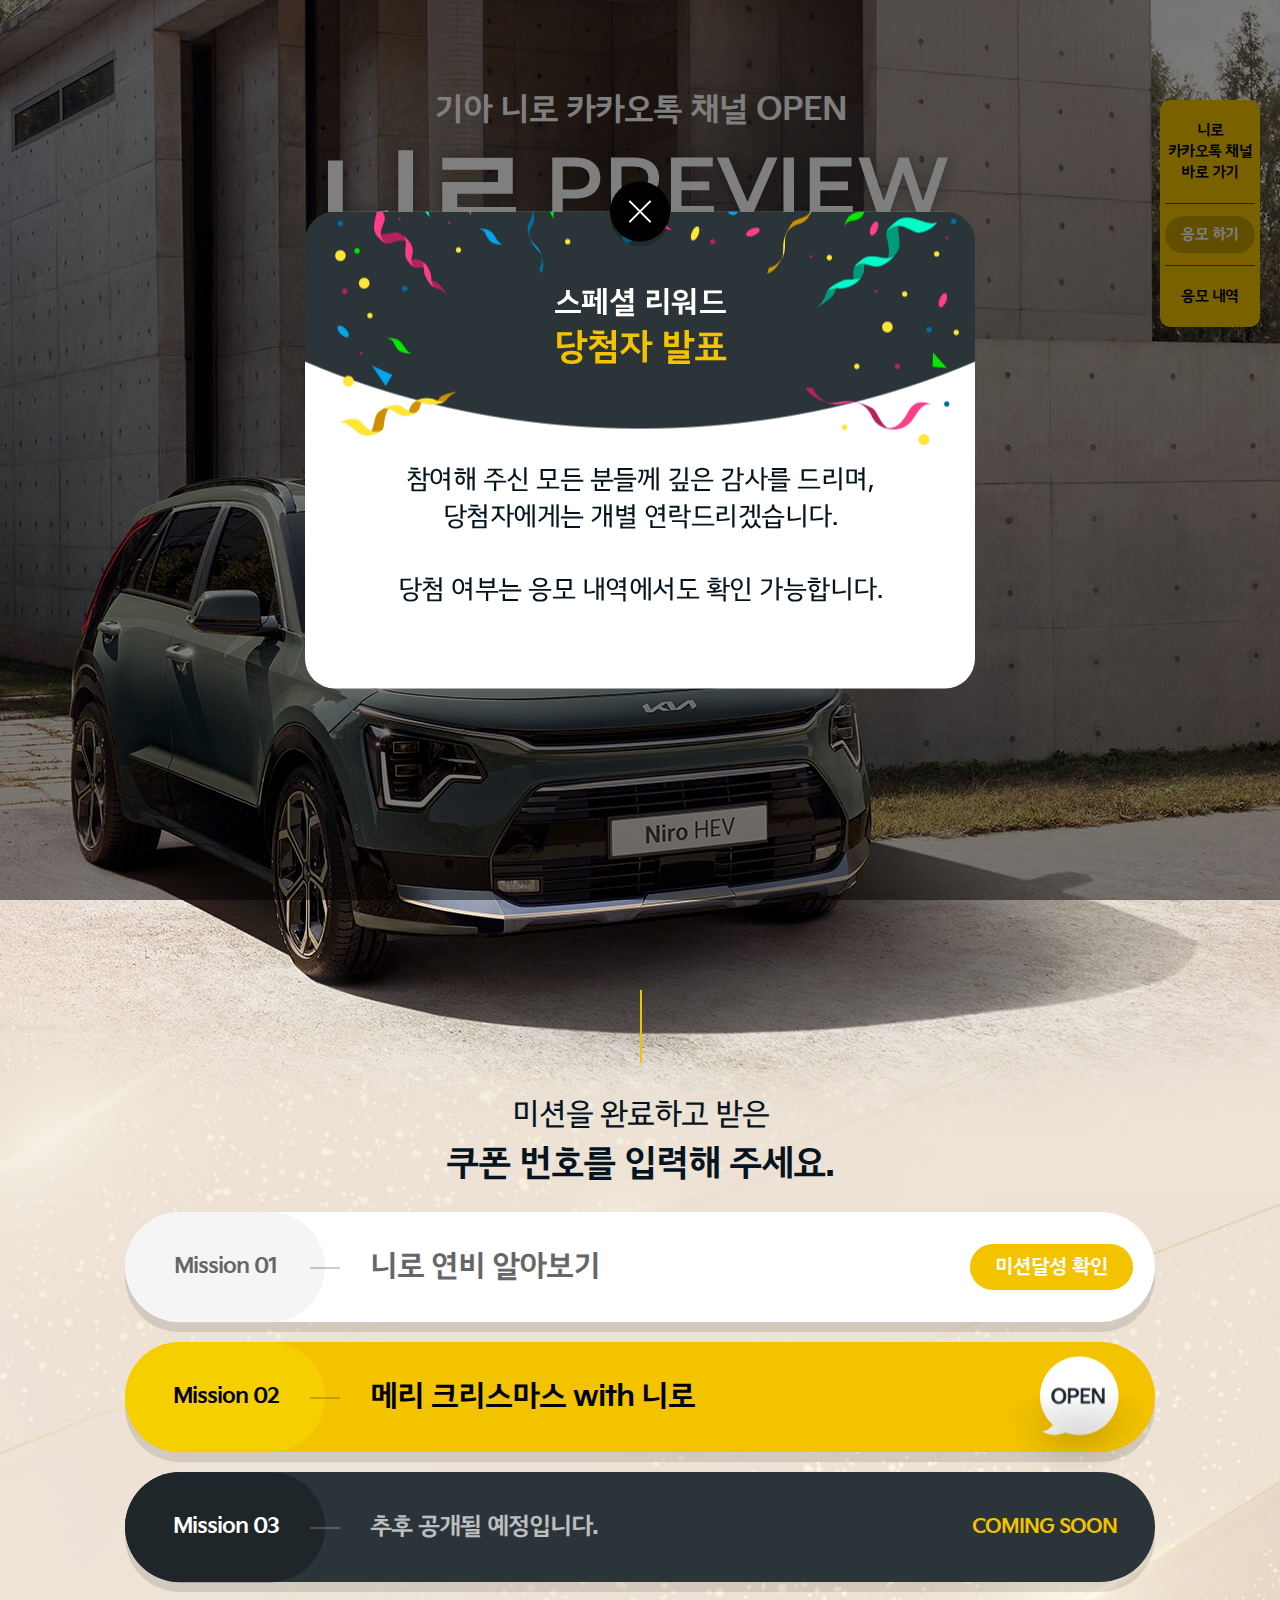
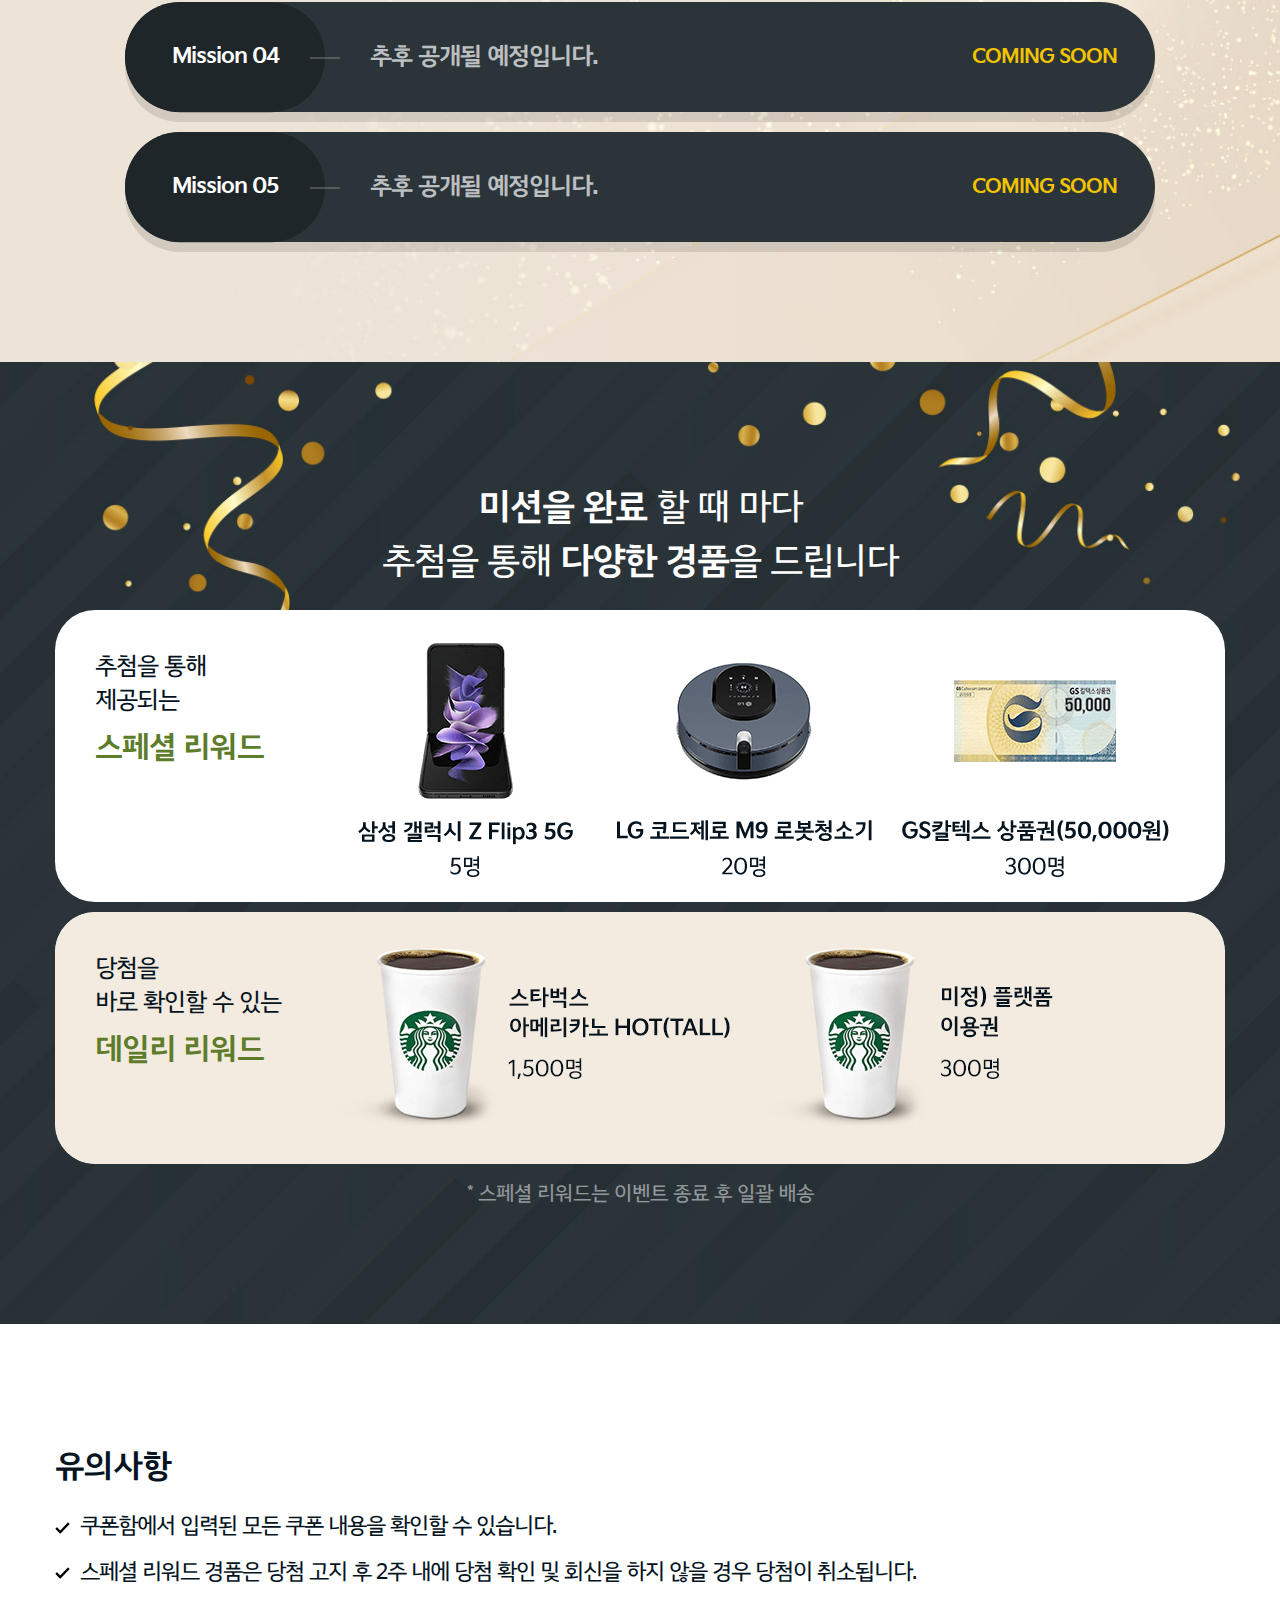
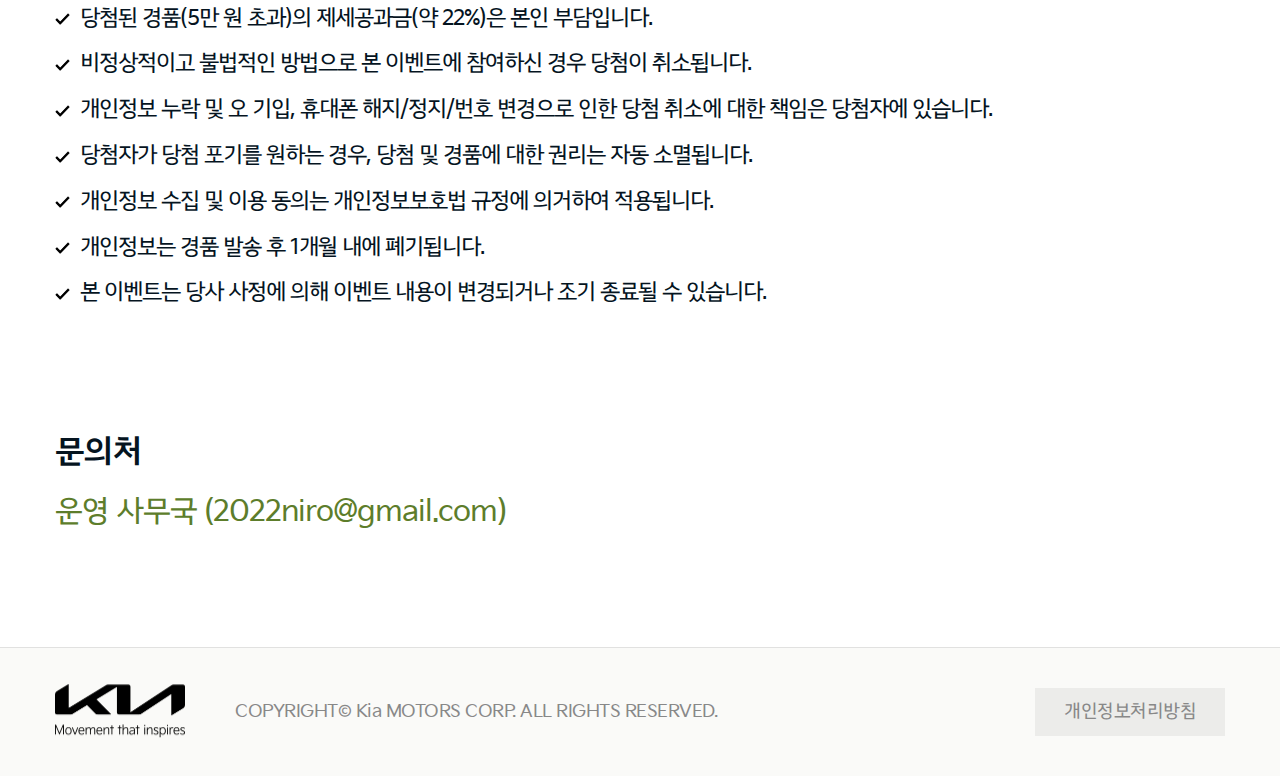
==== views/html/index.html @ e2466fe1 "init" ====
<!Doctype html>
<html lang="ko">
    <head>
        <title>The all-new Kia 니로 PREVIEW</title>
        <meta charset="utf-8">
        <meta http-equiv="x-ua-compatible" content="IE=edge">
        <meta name="viewport" content="width=device-width, initial-scale=1.0, maximum-scale=1.0, minimum-scale=1.0, user-scalable=no">
        <meta name="format-detection" content="telephone=no"> <!-- remove phone number style in micrtEdge -->
        <meta name="author" content="univEBIZ_ZOoOe">
        <meta name="keywords" content="니로, 니로 풀체인지, 니로 카카오톡 이벤트, 니로 PREVIEW">
        <meta name="description" content="The all-new Kia 니로 카카오톡 채널에서 소식을 확인하고 경품도 받아가세요!">

        <meta property="og:type" content="website">
        <meta property="og:url" content="">
        <meta property="og:site_name" content="" >
        <meta property="og:title" content="The all-new Kia 니로 PREVIEW">
        <meta property="og:description" content="The all-new Kia 니로 카카오톡 채널에서 소식을 확인하고 경품도 받아가세요!">
        <meta property="og:image" content="../../content/images/share.png">
        <meta property="og:image:width" content="600">
        <meta property="og:image:height" content="315">
        
        <meta name="twitter:card" content="summary">
        <meta name="twitter:site" content="">
        <meta property="twitter:title" content="The all-new Kia 니로 PREVIEW">
        <meta property="twitter:description" content="The all-new Kia 니로 카카오톡 채널에서 소식을 확인하고 경품도 받아가세요!">
        <meta property="twitter:image" content="../../content/images/share.png">

        <link rel="shortcut icon" type="image/x-icon" href="../../content/images/favicon.ico"> <!-- Chrome, Safari, IE -->
        <link rel="icon" type="image/png" href="../../content/images/favicon.png"> <!-- Firefox, Opera -->

        <link href="../../content/styles/style.css" rel="stylesheet">
        <link href="../../content/styles/content.css" rel="stylesheet">

        <script src="../../content/scripts/jquery-3.5.1.min.js"></script>
    </head>
    <body class="full">
        <!-- main START -->
        <main>
            <div class="main-vsl-area">
                <div class="grid1170 txt-cnt">
                    <div class="main-vsl-cont">
                        <span class="main-vsl-label fw700 fs32 fs20__mo fc-white">기아 니로 카카오톡 채널 OPEN</span>
                        <h1 class="main-vsl-tit">
                            <img src="../../content/images/main-visual-title.png" alt="니로 PREVIEW" class="pc-show">
                            <img src="../../content/images/main-visual-title-mo.png" alt="니로 PREVIEW" class="mo-show">
                        </h1>
                        <p class="main-vsl-txt fs30 fs22__mo fc-white">The all-new Kia 니로의 소식을 가장 빠르게 받아보는<br><strong class="fs30 fs24__mo">기아 니로 카카오톡 채널의 멤버가 되어주세요!</strong></p>
                    </div>
                </div>
            </div> <!-- //main visual area -->
            <article class="main-cont-area main-msn-area" id="mainMsnArea">
                <div class="grid1030">
                    <h3 class="main-cont-tit fw400 fs30 fs28__mo txt-cnt">미션을 완료하고 받은<br /> <strong class="fs36">쿠폰 번호를 입력해 주세요.</strong></h3>
                    <ul class="main-msn-list">
                        <li>
                            <a href="javascript:void(0);" class="main-msn-item active flex-box flex-align__cnt" onclick="openModal('modalLogin');">
                                <span class="main-msn-label fw700 fs22"><span class="txt-linebreak__mo">Mission</span> <b class="fs22">01</b></span>
                                <div class="main-msn-cont">
                                    <strong class="main-msn-tit">니로 연비 알아보기</strong>
                                    <span class="main-msn-state fw700 fs20 fs18__mo"><span class="txt-linebreak__mo">미션달성</span> 확인</span>
                                </div>
                            </a>
                        </li>
                        <li>
                            <a href="javascript:void(0);" class="main-msn-item open flex-box flex-align__cnt" onclick="openModal('modalCouponMsn2');">
                                <!-- <i class="main-msn-open-ico"><img src="../../content/images/main-mission-open-ico.png" alt="OPEN"></i> -->
                                <span class="main-msn-label fw700 fs22"><span class="txt-linebreak__mo">Mission</span> <b class="fs22">02</b></span>
                                <div class="main-msn-cont">
                                    <strong class="main-msn-tit"><span class="txt-linebreak__mo">메리 크리스마스</span> with 니로</strong>
                                    <span class="main-msn-state fw700 fs20 fs18__mo"><span class="txt-linebreak__mo">미션달성</span> 확인</span>
                                    <div class="main-msn-open-image"><img src="../../content/images/main-mission-open-image.png" alt="OPEN"></div>
                                </div>
                            </a>
                        </li>
                        <li>
                            <a href="javascript:void(0);" class="main-msn-item flex-box flex-align__cnt" onclick="openModal('modalCouponMsn3');">
                                <span class="main-msn-label fw700 fs22"><span class="txt-linebreak__mo">Mission</span> <b class="fs22">03</b></span>
                                <div class="main-msn-cont">
                                    <strong class="main-msn-tit">추후 공개될 예정입니다.</strong>
                                    <span class="main-msn-state fw700 fs20 fs18__mo">COMING SOON</span>
                                </div>
                            </a>
                        </li>
                        <li>
                            <a href="javascript:void(0);" class="main-msn-item flex-box flex-align__cnt" onclick="openModal('modalCouponMsn4');">
                                <span class="main-msn-label fw700 fs22"><span class="txt-linebreak__mo">Mission</span> <b class="fs22">04</b></span>
                                <div class="main-msn-cont">
                                    <strong class="main-msn-tit">추후 공개될 예정입니다.</strong>
                                    <!-- <strong class="main-msn-tit"><i class="kakaomap-ico"><img src="../../content/images/main-mission-kakaomap-logo.png" alt="kakaomap 로고 이미지"></i>카카오맵에서 고객 희망 거점 전시차 입고 알림 신청</strong> -->
                                    <span class="main-msn-state fw700 fs20 fs18__mo">COMING SOON</span>
                                </div>
                            </a>
                        </li>
                        <li>
                            <a href="javascript:void(0);" class="main-msn-item flex-box flex-align__cnt" onclick="openModal('modalCouponMsn5');">
                                <span class="main-msn-label fw700 fs22"><span class="txt-linebreak__mo">Mission</span> <b class="fs22">05</b></span>
                                <div class="main-msn-cont">
                                    <strong class="main-msn-tit">추후 공개될 예정입니다.</strong>
                                    <span class="main-msn-state fw700 fs20 fs18__mo">COMING SOON</span>
                                </div>
                            </a>
                        </li>
                        <!-- <li>
                            <a href="javascript:void(0);" class="main-msn-item flex-box flex-align__cnt" onclick="openModal('modalCouponMsn6');">
                                <span class="main-msn-label fw700 fs18">Mission <b class="fs22">06</b></span>
                                <div class="main-msn-cont">
                                    <strong class="main-msn-tit">추후 공개될 예정입니다.</strong>
                                    <span class="main-msn-state fw700 fs20 fs18__mo">COMING SOON</span>
                                </div>
                            </a>
                        </li> -->
                    </ul>
                </div>
            </article> <!-- //미션 리스트 -->
            <article class="main-cont-area main-reward-area">
                <div class="grid1170">
                    <h3 class="main-cont-tit fw400 fs36 fs28__mo fc-white txt-cnt"><span class="fw700">미션을 완료</span> 할 때 마다<br /> 추첨을 통해 <span class="fw700">다양한 경품</span>을 드립니다</h3>
                    <div class="main-reward-wrap__top">
                        <h4 class="main-reward-tit fw400 fs24 fs20__mo">추첨을 통해<br>제공되는<br><strong class="fs30 fs24__mo fc-green">스페셜 리워드</strong></h4>
                        <figure>
                            <img src="../../content/images/main-reward-special.png" alt="삼성 갤럭시 Z Flip3 5G 5명, LG 코드제로 M9 로봇청소기 20명, GS칼텍스 상품권(50,000원) 300명" class="pc-show">
                            <img src="../../content/images/main-reward-special-mo.png" alt="삼성 갤럭시 Z Flip3 5G 5명, LG 코드제로 M9 로봇청소기 20명, GS칼텍스 상품권(50,000원) 300명" class="mo-show">
                        </figure> <!-- //오픈 후 스페셜 리워드 -->
                    </div>
                    <div class="main-reward-wrap__btm">
                        <h4 class="main-reward-tit fw400 fs24 fs20__mo">당첨을<br>바로 확인할 수 있는<br><strong class="fs30 fs24__mo fc-green">데일리 리워드</strong></h4>
                        <figure>
                            <img src="../../content/images/main-reward-daily.png" alt="스타벅스 아메리카노 HOT(TALL) 1500명, 미정) 플랫폼 이용권 300명" class="pc-show">
                            <img src="../../content/images/main-reward-daily-mo.png" alt="스타벅스 아메리카노 HOT(TALL) 1500명, 미정) 플랫폼 이용권 300명" class="mo-show">
                        </figure>
                    </div>
                    <p class="text-box fs20 txt-cnt pt20">* 스페셜 리워드는 이벤트 종료 후 일괄 배송</p>
                </div>
            </article> <!-- //리워드 소개 -->
            <article class="main-cont-area">
                <div class="grid1170">
                    <dl class="main-etc-wrap">
                        <dt class="main-cont-tit fw700 fs32">유의사항</dt>
                        <dd>
                            <p class="main-caution-txt fs22 fs20__mo txt-indent">쿠폰함에서 입력된 모든 쿠폰 내용을 확인할 수 있습니다.</p>
                            <p class="main-caution-txt fs22 fs20__mo txt-indent">스페셜 리워드 경품은 당첨 고지 후 2주 내에 당첨 확인 및 회신을 하지 않을 경우 당첨이 취소됩니다.</p>
                            <p class="main-caution-txt fs22 fs20__mo txt-indent">당첨된 경품(5만 원 초과)의 제세공과금(약 22%)은 본인 부담입니다.</p>
                            <p class="main-caution-txt fs22 fs20__mo txt-indent">비정상적이고 불법적인 방법으로 본 이벤트에 참여하신 경우 당첨이 취소됩니다.</p>
                            <p class="main-caution-txt fs22 fs20__mo txt-indent">개인정보 누락 및 오 기입, 휴대폰 해지/정지/번호 변경으로 인한 당첨 취소에 대한 책임은 당첨자에 있습니다.</p>
                            <p class="main-caution-txt fs22 fs20__mo txt-indent">당첨자가 당첨 포기를 원하는 경우, 당첨 및 경품에 대한 권리는 자동 소멸됩니다.</p>
                            <p class="main-caution-txt fs22 fs20__mo txt-indent">개인정보 수집 및 이용 동의는 개인정보보호법 규정에 의거하여 적용됩니다.</p>
                            <p class="main-caution-txt fs22 fs20__mo txt-indent">개인정보는 경품 발송 후 1개월 내에 폐기됩니다.</p>
                            <p class="main-caution-txt fs22 fs20__mo txt-indent">본 이벤트는 당사 사정에 의해 이벤트 내용이 변경되거나 조기 종료될 수 있습니다.</p>
                        </dd>
                    </dl>
                    <dl class="main-etc-wrap">
                        <dt class="main-cont-tit fw700 fs32">문의처</dt>
                        <dd>
                            <p class="fs30 fs26__mo fc-green">운영 사무국 (2022niro@gmail.com)</p>
                        </dd>
                    </dl>
                </div>
            </article> <!-- //유의사항, 문의처 -->
        </main>
        <!-- //main END -->
        <!-- footer START -->
        <footer>
            <div class="grid1170">
                <div class="ft-wrap flex-box flex-spc__btw flex-align__cnt">
                    <div class="ft-wrap__lt">
                        <span class="ft-logo"><img src="../../content/images/footer-logo.png" alt="기아 로고"></span>
                        <p class="copyright fs18">COPYRIGHT© Kia MOTORS CORP. ALL RIGHTS RESERVED.</p>
                    </div>
                    <div class="ft-wrap__rt">
                        <a href="privacy.html" class="ft-btn fs18">개인정보처리방침</a>
                    </div>
                </div>
            </div>
        </footer>
        <!-- //footer END -->
        <!-- floating menu START -->
        <ul class="main-flt-menu-list">
            <li>
                <a href="https://pf.kakao.com/_bxftlb" target="_blank" title="니로 카카오톡 채널 바로 가기 (새 창 이동)" class="main-flt-menu">니로<br>카카오톡 채널<br>바로 가기</a>
            </li>
            <li>
                <a href="javascript:void(0);" class="main-flt-menu fc-white box" onclick="sclToAnchor('mainMsnArea');">응모 하기</a>
            </li>
            <li>
                <a href="javascript:void(0);" class="main-flt-menu" onclick="openModal('modalHistory');">응모 내역</a>
            </li>
        </ul>
        <!-- //floating menu START -->
        <!-- modal START -->
        <div class="modal-area" id="modalLogin">
            <div class="modal-wrap__abs">
                <a href="javascript:void(0);" class="close-modal-btn" onclick="closeModal('modalLogin');"><span class="txt-hidden">로그인 레이어 팝업 닫기</span></a>
                <div class="modal-hd">
                    <h3 class="modal-hd-tit fs38">로그인</h3>
                </div>
                <div class="modal-cont">
                    <h4 class="modal-cont-tit fw400 fs28">니로<br><b>이벤트에 응모</b>하려면<br><b>로그인하세요.</b></h4>
                    <div class="modal-btn-box">
                        <a href="javascript:void(0);" onclick="closeModal('modalLogin'); openModal('modalPrivacy');" class="modal-btn__login"><span class="label">카카오계정으로 로그인</span></a>
                    </div>
                </div>
            </div>
        </div> <!-- //로그인 모달 -->
        <div class="modal-area" id="modalPrivacy">
            <div class="modal-wrap__rlt">
                <a href="javascript:void(0);" class="close-modal-btn" onclick="closeModal('modalPrivacy');"><span class="txt-hidden">개인정보 입력 레이어 팝업 닫기</span></a>
                <div class="modal-hd yellow">
                    <h3 class="modal-hd-tit fs22">카카오톡 닉네임님 반갑습니다.</h3>
                </div>
                <div class="modal-cont white">
                    <h4 class="modal-cont-tit fw400 fs28">이벤트 당첨 시 경품 발송을 위해<br><b><span class="txt-linebreak__mo">본인의 개인 정보를</span> 입력해 주세요.</b></h4>
                    <div class="form-wrap">
                        <div class="form-field">
                            <div class="form-row">
                                <div class="form-el-wrap__col flex-box">
                                    <label class="form-el-label" for="myName">이름</label>
                                    <div class="form-el-box">
                                        <input type="text" class="form-el form-input-txt" id="myName">
                                    </div>
                                </div>
                            </div>
                            <div class="form-row">
                                <div class="form-el-wrap__col flex-box">
                                    <label class="form-el-label" for="myTel">휴대전화</label>
                                    <div class="form-el-box">
                                        <input type="tel" class="form-el form-input-txt" id="myTel" placeholder="숫자로 입력해 주세요.">
                                    </div>
                                </div>
                            </div>
                            <div class="form-row">
                                <button class="form-btn fw700 w-pct__100 fs24">인증번호 받기</button>
                            </div>
                            <div class="form-row">
                                <div class="form-el-wrap__col flex-box">
                                    <label class="form-el-label" for="myCode">인증번호</label>
                                    <div class="form-el-box">
                                        <input type="number" class="form-el form-input-txt" id="myCode" placeholder="숫자로 입력해 주세요.">
                                    </div>
                                </div>
                            </div>
                        </div>
                        <div class="form-field">
                            <div class="form-row">
                                <div class="form-chk__circ">
                                    <input type="checkbox" id="myTermCheck1">
                                    <label class="form-chk-label" for="myTermCheck1">개인정보 수집 및 이용에 동의합니다. (필수)</label>
                                </div>
                                <div class="form-term-box fw300 mt20">
                                    <p>기아자동차는 서비스 이용 시 이용자로부터 아래와 같은 개인 정보를 수집하고 있습니다. 이용자는 본 개인정보 수집·이용 동의서에 따른 동의 시, '필요한 최소한의 정보 외에 개인정보' 수집·이용에 동의하지 아니할 권리가 있습니다. 개인정보 취급 및 처리에 대한 상세한 사항은 사이트 하단에 공개한 '개인정보 처리방침'을 참조하십시오. 다만, 본 동의서 내용과 상충되는 부분은 본 동의서의 내용이 우선합니다.<br><br>1) 수집하는 개인정보의 이용목적<br>이벤트 당첨자 경품 발송<br><br>2) 수집 항목<br>필수 : 이름 / 휴대전화 번호 / 카카오톡 닉네임<br><br>3) 보유 및 이용기간<br>위 개인정보는 수집이용목적(이벤트 당첨자 확인)이 달성되면 즉시 폐기합니다.<br><br>※ 귀하께서는 개인정보 처리에 대한 동의를 거부하실 수 있으며, 동의를 거부하시더라도 홈페이지의 일부 기능은 이용이 가능합니다. 다만 동의를 거부하실 경우 이벤트 당첨 경품 발송이 제한될 수 있습니다.</p>
                                </div>
                            </div>
                            <div class="form-row pt50">
                                <div class="form-chk__circ">
                                    <input type="checkbox" id="myTermCheck2">
                                    <label class="form-chk-label" for="myTermCheck2">개인정보 위탁에 동의합니다. (필수)</label>
                                </div>
                                <div class="form-term-box fw300 mt20">
                                    <p>기아자동차는 서비스 이행을 위해 아래와 같이 개인정보 처리 업무(행사/이벤트 안내 및 운영 포함)를 외부 전문업체에 위탁하여 처리하고 있습니다. 개인정보 처리위탁은 개별 서비스별로 그 이행을 위해 필요한 경우에 한해 각 위탁업체에 대해 이루어집니다. 업체가 변경될 경우, 웹사이트 공지사항(또는 서면·이메일·전화·SMS 등의 방법으로 개별공지)을 통하여 알려 드리겠습니다.<br><br>(주)오십일퍼센트 : 이벤트 운영 및 응모자 개인정보 수집 및 관리, 당첨자 확인<br>(주)대학내일 : 이벤트 참여를 위한 응모 플랫폼 설계 및 구축<br>(주)티사이언티픽 : 모바일 기프티콘 발송<br><br>본 이벤트 참여 고객은 개인정보 취급 위탁에 대하여 동의를 거부할 권리가 있으며, 개인정보 취급 위탁 동의에 미동의 시 본 이벤트에 참여하실 수 없습니다.</p>
                                </div>
                            </div>
                            <div class="form-row pt50">
                                <div class="form-chk__circ">
                                    <input type="checkbox" id="myTermCheck3">
                                    <label class="form-chk-label" for="myTermCheck3">광고성 정보 수신에 동의합니다. (선택)</label>
                                </div>
                                <div class="form-term-box fw300 mt20">
                                    <p>본인은 기아자동차가 상기와 같이 본인의 개인 정보를 수집ㆍ이용하고, 광고성 정보를 전송하는 것에 대하여 동의합니다.<br><br>1) 개인정보의 수집/이용 목적<br>: 정보 분석을 통한 마케팅 활용 및 전자적 전송매체(SMS, LMS, MMS)를 이용한 기아자동차의 이벤트, 홍보 프로모션 정보 등 광고성 정보 전송<br><br>2) 수집 항목<br>필수 : 이름 / 휴대전화 번호<br><br>3) 보유 및 이용기간<br>개인 정보 수집 일로부터 3개월 (단, 관계법령의 규정에 의하여 보존할 필요가 있는 경우 관련 법령에 따라 보관)<br><br>※ 귀하께서는 개인정보 처리에 대한 동의를 거부하실 수 있으며, 동의를 거부하시더라도 홈페이지의 일부 기능은 이용이 가능합니다. 다만 동의를 거부하실 경우 이벤트 당첨 경품 발송이 제한될 수 있습니다.</p>
                                </div>
                            </div>
                            <div class="form-row pt50">
                                <p class="form-tip fw400 fs18 fc-red txt-indent"><i class="mark">※</i>본인 명의의 핸드폰 번호를 입력해 주세요.</p>
                                <p class="form-tip fw400 fs18 fc-red txt-indent"><i class="mark">※</i>개인정보 오기입으로 인한 응모 및 경품 수령 실패는 보상해드리지 않습니다.</p>
                            </div>
                        </div>
                    </div>
                    <div class="modal-btn-box pt0">
                        <button class="modal-btn__circ" onclick="closeModal('modalPrivacy'); openModal('modalCouponMsn1');"><span class="label">등록</span></button>
                    </div>
                </div>
            </div>
        </div> <!-- //개인정보 입력 모달 -->
        <div class="modal-area" id="modalCheck">
            <div class="modal-wrap__abs">
                <a href="javascript:void(0);" class="close-modal-btn" onclick="closeModal('modalLogin');"><span class="txt-hidden">로그인 레이어 팝업 닫기</span></a>
                <div class="modal-hd">
                    <h3 class="modal-hd-tit fs38">이미 응모하셨습니다.</h3>
                </div>
                <div class="modal-cont">
                    <h4 class="modal-cont-tit fw400 fs28">니로 이벤트는<br><b>이벤트 하나당 한 번만 응모</b>하실 수 있습니다.</h4>
                    <div class="modal-btn-box pt0">
                        <button class="modal-btn__circ" onclick="closeModal('modalCheck');"><span class="label">닫기</span></button>
                    </div>
                </div>
            </div>
        </div> <!-- //로그인 모달 -->
        <div class="modal-area" id="modalCouponMsn1">
            <div class="modal-wrap__rlt">
                <a href="javascript:void(0);" class="close-modal-btn" onclick="closeModal('modalCouponMsn1');"><span class="txt-hidden">쿠폰 번호 입력 레이어 팝업 닫기</span></a>
                <div class="modal-hd">
                    <p class="modal-hd-greet fs24"><strong>김기아</strong>님 반갑습니다!</p>
                    <span class="modal-coupon-msn-label fw700 fs22">Misson 01</span>
                    <h3 class="modal-hd-tit fw400 fs30 fs26__mo"><b>니로 카카오톡 채널</b>에서 발급받은<br><b>쿠폰번호를 입력해 주세요.</b></h3>
                </div>
                <div class="modal-cont">
                    <div class="form-wrap">
                        <div class="form-row">
                            <div class="form-el-wrap__row">
                                <label class="form-el-label fs24" for="couponCodeMsn1">쿠폰 번호</label>
                                <div class="form-el-box">
                                    <input type="text" class="form-el form-input-txt form-input-coupon" id="couponCodeMsn1">
                                </div>
                            </div>
                        </div>
                        <div class="form-row pt20">
                            <p class="form-tip fs22 fc-indigo txt-cnt">※ 이벤트 당 동일한 카카오톡 계정으로는 1회만 응모가 가능합니다.</p>
                        </div>
                    </div>
                    <div class="modal-btn-box">
                        <button class="modal-btn__rect" onclick="closeModal('modalCouponMsn1'); openModal('modalPrize');"><span class="label">등록</span></button>
                    </div>
                </div>
            </div>
        </div> <!-- //쿠폰 번호 입력 모달 : 미션 1 -->
        <div class="modal-area" id="modalCouponMsn2">
            <div class="modal-wrap__rlt">
                <a href="javascript:void(0);" class="close-modal-btn" onclick="closeModal('modalCouponMsn2');"><span class="txt-hidden">쿠폰 번호 입력 레이어 팝업 닫기</span></a>
                <div class="modal-hd">
                    <p class="modal-hd-greet fs24"><strong>김기아</strong>님 반갑습니다!</p>
                    <span class="modal-coupon-msn-label fw700 fs22">Misson 02</span>
                    <h3 class="modal-hd-tit fw400 fs30 fs26__mo"><b>니로 카카오톡 채널</b>에서 발급받은<br><b>쿠폰번호를 입력해 주세요.</b></h3>
                </div>
                <div class="modal-cont">
                    <div class="form-wrap">
                        <div class="form-row">
                            <div class="form-el-wrap__row">
                                <label class="form-el-label fs24" for="couponCodeMsn2">쿠폰 번호</label>
                                <div class="form-el-box">
                                    <input type="text" class="form-el form-input-txt form-input-coupon" id="couponCodeMsn2">
                                </div>
                            </div>
                        </div>
                        <div class="form-row pt20">
                            <p class="form-tip fs22 fc-indigo txt-cnt">※ 이벤트 당 동일한 카카오톡 계정으로는 1회만 응모가 가능합니다.</p>
                        </div>
                    </div>
                    <div class="modal-btn-box">
                        <button class="modal-btn__rect" onclick="closeModal('modalCouponMsn2'); openModal('modalPrize');"><span class="label">등록</span></button>
                    </div>
                </div>
            </div>
        </div> <!-- //쿠폰 번호 입력 모달 : 미션 2 -->
        <div class="modal-area" id="modalCouponMsn3">
            <div class="modal-wrap__rlt">
                <a href="javascript:void(0);" class="close-modal-btn" onclick="closeModal('modalCouponMsn3');"><span class="txt-hidden">쿠폰 번호 입력 레이어 팝업 닫기</span></a>
                <div class="modal-hd">
                    <p class="modal-hd-greet fs24"><strong>김기아</strong>님 반갑습니다!</p>
                    <span class="modal-coupon-msn-label fw700 fs22">Misson 03</span>
                    <h3 class="modal-hd-tit fw400 fs30 fs26__mo"><b>니로 카카오톡 채널</b>에서 발급받은<br><b>쿠폰번호를 입력해 주세요.</b></h3>
                </div>
                <div class="modal-cont">
                    <div class="form-wrap">
                        <div class="form-row">
                            <div class="form-el-wrap__row">
                                <label class="form-el-label fs24" for="couponCodeMsn3">쿠폰 번호</label>
                                <div class="form-el-box">
                                    <input type="text" class="form-el form-input-txt form-input-coupon" id="couponCodeMsn3">
                                </div>
                            </div>
                        </div>
                        <div class="form-row pt20">
                            <p class="form-tip fs22 fc-indigo txt-cnt">※ 이벤트 당 동일한 카카오톡 계정으로는 1회만 응모가 가능합니다.</p>
                        </div>
                    </div>
                    <div class="modal-btn-box">
                        <button class="modal-btn__rect" onclick="closeModal('modalCouponMsn3'); openModal('modalPrize');"><span class="label">등록</span></button>
                    </div>
                </div>
            </div>
        </div> <!-- //쿠폰 번호 입력 모달 : 미션 3 -->
        <div class="modal-area" id="modalCouponMsn4">
            <div class="modal-wrap__rlt">
                <a href="javascript:void(0);" class="close-modal-btn" onclick="closeModal('modalCouponMsn4');"><span class="txt-hidden">쿠폰 번호 입력 레이어 팝업 닫기</span></a>
                <div class="modal-hd">
                    <p class="modal-hd-greet fs24"><strong>김기아</strong>님 반갑습니다!</p>
                    <span class="modal-coupon-msn-label fw700 fs22">Misson 04</span>
                    <h3 class="modal-hd-tit fw400 fs30 fs26__mo"><b>니로 카카오톡 채널</b>에서 발급받은<br><b>쿠폰번호를 입력해 주세요.</b></h3>
                    <!-- <h3 class="modal-hd-tit fw400 fs30 fs26__mo">입고 알람을 신청할 대리점<br><b class="fs46">죽전 대리점</b></h3> -->
                </div>
                <div class="modal-cont">
                    <div class="form-wrap">
                        <div class="form-row">
                            <div class="form-el-wrap__row">
                                <label class="form-el-label fs24" for="couponCodeMsn4">쿠폰 번호</label>
                                <div class="form-el-box">
                                    <input type="text" class="form-el form-input-txt form-input-coupon" id="couponCodeMsn4">
                                    <!-- <input type="text" class="form-el form-input-txt form-input-coupon" id="couponCodeMsn4" value="WT45-667T-336W-ELGJ" readonly> -->
                                </div>
                            </div>
                        </div>
                        <div class="form-row pt20">
                            <p class="form-tip fs22 fc-indigo txt-cnt">※ 이벤트 당 동일한 카카오톡 계정으로는 1회만 응모가 가능합니다.</p>
                            <!-- <p class="form-tip fs22 fc-indigo txt-cnt">※ 이미 이벤트 응모가 완료된 쿠폰 번호이므로<br>입고 알람 신청만 반영됩니다.</p>
                            <p class="form-tip mt10 fs22 fc-indigo txt-cnt">※ 입고 알람 신청은 총 5개까지 가능하며,<br>신청 현황은 "응모 내역"에서 확인하실 수 있습니다.</p> 미션 4에 응모했을 경우 노출되는 텍스트 -->
                        </div>
                    </div>
                    <div class="modal-btn-box">
                        <button class="modal-btn__rect" onclick="closeModal('modalCouponMsn4'); openModal('modalPrize');"><span class="label">등록</span></button>
                        <!-- <button class="modal-btn__rect" onclick="closeModal('modalCouponMsn4'); openModal('modalPrize');"><span class="label">입고 알람 신청</span></button> 미션 4에 응모했을 경우 노출되는 버튼 -->
                    </div>
                </div>
            </div>
        </div> <!-- //쿠폰 번호 입력 모달 : 미션 4 -->
        <div class="modal-area" id="modalCouponMsn5">
            <div class="modal-wrap__rlt">
                <a href="javascript:void(0);" class="close-modal-btn" onclick="closeModal('modalCouponMsn5');"><span class="txt-hidden">쿠폰 번호 입력 레이어 팝업 닫기</span></a>
                <div class="modal-hd">
                    <p class="modal-hd-greet fs24"><strong>김기아</strong>님 반갑습니다!</p>
                    <span class="modal-coupon-msn-label fw700 fs22">Misson 05</span>
                    <h3 class="modal-hd-tit fw400 fs30 fs26__mo"><b>니로 카카오톡 채널</b>에서 발급받은<br><b>쿠폰번호를 입력해 주세요.</b></h3>
                </div>
                <div class="modal-cont">
                    <div class="form-wrap">
                        <div class="form-row">
                            <div class="form-el-wrap__row">
                                <label class="form-el-label fs24" for="couponCodeMsn5">쿠폰 번호</label>
                                <div class="form-el-box">
                                    <input type="text" class="form-el form-input-txt form-input-coupon" id="couponCodeMsn5">
                                </div>
                            </div>
                        </div>
                        <div class="form-row pt20">
                            <p class="form-tip fs22 fc-indigo txt-cnt">※ 이벤트 당 동일한 카카오톡 계정으로는 1회만 응모가 가능합니다.</p>
                        </div>
                    </div>
                    <div class="modal-btn-box">
                        <button class="modal-btn__rect" onclick="closeModal('modalCouponMsn5'); openModal('modalPrize');"><span class="label">등록</span></button>
                    </div>
                </div>
            </div>
        </div> <!-- //쿠폰 번호 입력 모달 : 미션 5 -->
        <div class="modal-area" id="modalPrize">
            <div class="modal-wrap__rlt">
                <a href="javascript:void(0);" class="close-modal-btn" onclick="closeModal('modalPrize');"><span class="txt-hidden">즉석 당첨 경품 결과 레이어 팝업 닫기</span></a>
                <div class="modal-prize-hd__win">
                    <p class="modal-hd-greet fs24 fc-white"><strong>김기아</strong>님 반갑습니다!</p>
                    <span class="modal-prize-label fw700 fs24">즉석 당첨 경품 결과</span>
                    <h3 class="modal-hd-tit fc-white">축하합니다!</h3>
                    <figure class="modal-prize-gift"><img src="../../content/images/modal-prize-coffee2.png" alt="스타벅스 아메리카노"></figure>
                    <p class="modal-prize-txt fc-indigo"><span class="fs32"><b>스타벅스 아메리카노 ICE(TALL)</b>에</span><br>당첨되었습니다.</p>
                </div>
                <div class="modal-cont pt0 white">
                    <p class="form-tip fw300 fs18 fc-indigo txt-indent"><i class="mark">※</i>경품은 당첨 확인 후 MMS로 발송(10분 내외 소요) 됩니다.</p>
                    <p class="form-tip mt5 fw300 fs18 fc-indigo txt-indent"><i class="mark">※</i>경품 안내 MMS를 받지 못하신 경우 이벤트 운영사무국으로 문의 바랍니다.</p>
                    <p class="form-tip mt5 fw300 fs18 fc-indigo txt-indent"><i class="mark">※</i>개인정보 오기입으로 인한 응모 및 경품 수령 실패는 보상해드리지 않습니다.</p>
                    <div class="modal-btn-box pt60">
                        <button class="modal-btn__circ" onclick="closeModal('modalPrize'); openModal('modalCouponMsn1');"><span class="label">등록</span></button>
                    </div>
                </div>
            </div> <!-- //축하합니다! : 스타벅스 아메리카노 당첨 -->
            <div class="modal-wrap__rlt">
                <a href="javascript:void(0);" class="close-modal-btn" onclick="closeModal('modalPrize');"><span class="txt-hidden">즉석 당첨 경품 결과 레이어 팝업 닫기</span></a>
                <div class="modal-prize-hd__win">
                    <p class="modal-hd-greet fs24 fc-white"><strong>김기아</strong>님 반갑습니다!</p>
                    <span class="modal-prize-label fw700 fs24">즉석 당첨 경품 결과</span>
                    <h3 class="modal-hd-tit fc-white">축하합니다!</h3>
                    <figure class="modal-prize-gift"><img src="../../content/images/modal-prize-class101.png" alt="포카리스웨트에"></figure>
                    <p class="modal-prize-txt fc-indigo"><span class="fs32"><b>클래스101 / 배민 플랫폼 이용권</b>에</span><br>당첨되었습니다.</p>
                    <!-- <p class="modal-prize-txt fc-indigo"><span class="fs32"><b>포카리스웨트</b>에</span><br>당첨되었습니다.</p> -->
                </div>
                <div class="modal-cont pt0 white">
                    <p class="form-tip fw300 fs18 fc-indigo txt-indent"><i class="mark">※</i>경품은 당첨 확인 후 MMS로 발송(10분 내외 소요) 됩니다.</p>
                    <p class="form-tip mt5 fw300 fs18 fc-indigo txt-indent"><i class="mark">※</i>경품 안내 MMS를 받지 못하신 경우 이벤트 운영사무국으로 문의 바랍니다.</p>
                    <p class="form-tip mt5 fw300 fs18 fc-indigo txt-indent"><i class="mark">※</i>개인정보 오기입으로 인한 응모 및 경품 수령 실패는 보상해드리지 않습니다.</p>
                    <div class="modal-btn-box pt60">
                        <button class="modal-btn__circ" onclick="closeModal('modalPrize'); openModal('modalCouponMsn1');"><span class="label">등록</span></button>
                    </div>
                </div>
            </div> <!-- //축하합니다! : 포카리스웨트 당첨 -->
            <div class="modal-wrap__rlt">
                <a href="javascript:void(0);" class="close-modal-btn" onclick="closeModal('modalPrize');"><span class="txt-hidden">즉석 당첨 경품 결과 레이어 팝업 닫기</span></a>
                <div class="modal-prize-hd__fail">
                    <p class="modal-hd-greet fs24"><strong>김기아</strong>님 반갑습니다!</p>
                    <span class="modal-prize-label fw700 fs24 fc-white">즉석 당첨 경품 결과</span>
                    <h3 class="modal-hd-tit">아쉽네요!</h3>
                    <p class="modal-hd-txt fs30 fs26__mo fc-indigo"><span class="txt-linebreak__mo">그렇지만 스탬프를</span> 1개라도 받았다면<br>스페셜 리워드에 자동 응모되니,<br><span class="txt-linebreak__mo">앞으로 남은 이벤트도</span> 계속해서 도전해 주세요.</p>
                </div>
                <div class="modal-cont white pl0 pr0">
                    <h4 class="modal-cont-tit fw400 fs34 fc-indigo"><b><span class="txt-linebreak__mo">이벤트를 한 번이라도</span> 참여한 분</b>에겐<br><span class="txt-linebreak__mo">추첨을 통해</span> <b>스페셜 리워드</b>를 증정합니다!</h4>
                    <figure><img src="../../content/images/modal-prize-rewards-preview.png" alt="스페셜 리워드"></figure>
                    <p class="modal-cont-txt fs24 fc-brown txt-cnt"><span class="txt-linebreak__mo">스페셜 리워드는</span> 8월 3일(화) 이벤트 종료 후,<br>8월 중 추첨 및 일괄 배송 예정입니다.</p>
                </div>
            </div> <!-- //아쉽네요! -->
        </div> <!-- //즉석 당첨 경품 결과 모달 -->
        <div class="modal-area" id="modalHistory">
            <div class="modal-wrap__rlt">
                <a href="javascript:void(0);" class="close-modal-btn" onclick="closeModal('modalHistory');"><span class="txt-hidden">내 쿠폰 응모내 역 레이어 팝업 닫기</span></a>
                <div class="modal-hd">
                    <p class="modal-hd-greet fs24"><strong>김기아</strong>님 반갑습니다!</p>
                    <h3 class="modal-hd-tit pt0 fs32">내 쿠폰 응모 내역</h3>
                </div>
                <div class="modal-cont p0 white">
                    <ul class="modal-history-tab-list flex-box flex-spc__btw">
                        <!-- 
                            li 클래스
                            check gift 클래스 추가 시 상품 보이기
                            check no-gift 클래스 추가 시 당첨 내역이 없습니다.
                        -->
                        <li class="check gift">
                            <a href="javascript:void(0);" class="modal-history-tab fs20" data-history="modalHistoryMsn1">
                                <div class="modal-history-tab-badge">
                                    <img src="../../content/images/modal-history-tab-badge-misson-01.png" class="check" alt="Misson 01 경품 당첨 뱃지">
                                    <span class="title-text no-check fs20">EVENT<br /><b class="fs26">01</b></span>
                                </div>
                                <div class="text">
                                    <span class="label fs24 no-check">응모 내역이 없습니다.</span>
                                    <span class="label fs24 no-gift">당첨 내역이 없습니다.</span>
                                    <div class="gift-box">
                                        <img src="../../content/images/modal-prize-image-01.png" alt="스타벅스 아메리카노 HOT(TALL)">
                                        <span class="fs24">스타벅스 아메리카노<br />HOT(TALL)</span>
                                    </div>
                                </div>
                            </a>
                        </li>
                        <li class="check gift">
                            <a href="javascript:void(0);" class="modal-history-tab fs20" data-history="modalHistoryMsn2">
                                <div class="modal-history-tab-badge">
                                    <img src="../../content/images/modal-history-tab-badge-misson-02.png" class="check" alt="Misson 02 경품 당첨 뱃지">
                                    <span class="title-text no-check fs20">EVENT<br /><b class="fs26">02</b></span>
                                </div>
                                <div class="text">
                                    <span class="label fs24 no-check">응모 내역이 없습니다.</span>
                                    <span class="label fs24 no-gift">당첨 내역이 없습니다.</span>
                                    <div class="gift-box">
                                        <img src="../../content/images/modal-prize-image-02.png" alt="스타벅스 아메리카노 HOT(TALL)">
                                        <span class="fs24">클래스101 / 배민 플랫폼<br />이용권</span>
                                    </div>
                                </div>
                            </a>
                        </li>
                        <li>
                            <a href="javascript:void(0);" class="modal-history-tab fs20" data-history="modalHistoryMsn3">
                                <div class="modal-history-tab-badge">
                                    <img src="../../content/images/modal-history-tab-badge-misson-03.png" class="check" alt="Misson 03 경품 당첨 뱃지">
                                    <span class="title-text no-check fs20">EVENT<br /><b class="fs26">03</b></span>
                                </div>
                                <div class="text">
                                    <span class="label fs24 no-check">응모 내역이 없습니다.</span>
                                    <span class="label fs24 no-gift">당첨 내역이 없습니다.</span>
                                    <div class="gift-box">
                                        <img src="../../content/images/modal-prize-image-01.png" alt="스타벅스 아메리카노 HOT(TALL)">
                                        <span class="fs24">스타벅스 아메리카노<br />HOT(TALL)</span>
                                    </div>
                                </div>
                            </a>
                        </li>
                        <li class="check no-gift">
                            <a href="javascript:void(0);" class="modal-history-tab fs20" data-history="modalHistoryMsn4">
                                <div class="modal-history-tab-badge">
                                    <img src="../../content/images/modal-history-tab-badge-misson-04.png" class="check" alt="Misson 04 경품 당첨 뱃지">
                                    <span class="title-text no-check fs20">EVENT<br /><b class="fs26">04</b></span>
                                </div>
                                <div class="text">
                                    <span class="label fs24 no-check">응모 내역이 없습니다.</span>
                                    <span class="label fs24 no-gift">당첨 내역이 없습니다.</span>
                                    <div class="gift-box">
                                        <img src="../../content/images/modal-prize-image-02.png" alt="스타벅스 아메리카노 HOT(TALL)">
                                        <span class="fs24">클래스101 / 배민 플랫폼<br />이용권</span>
                                    </div>
                                </div>
                            </a>
                        </li>
                        <li class="check no-gift">
                            <a href="javascript:void(0);" class="modal-history-tab fs20" data-history="modalHistoryMsn5">
                                <div class="modal-history-tab-badge">
                                    <img src="../../content/images/modal-history-tab-badge-misson-05.png" class="check" alt="Misson 05 경품 당첨 뱃지">
                                    <span class="title-text no-check fs20">EVENT<br /><b class="fs26">05</b></span>
                                </div>
                                <div class="text">
                                    <span class="label fs24 no-check">응모 내역이 없습니다.</span>
                                    <span class="label fs24 no-gift">당첨 내역이 없습니다.</span>
                                    <div class="gift-box">
                                        <img src="../../content/images/modal-prize-image-02.png" alt="스타벅스 아메리카노 HOT(TALL)">
                                        <span class="fs24">클래스101 / 배민 플랫폼<br />이용권</span>
                                    </div>
                                </div>
                            </a>
                        </li>
                    </ul>
                    <div class="modal-history-cont" id="modalHistoryMsn1" style="display: block;">
                        <div class="modal-history-prize-wrap">
                            <!-- <div class="modal-history-prize-box">
                                <p class="modal-history-prize__coffee fs24">스타벅스 아메리카노<br>ICE(TALL)</p>
                            </div> -->
                            <p class="form-tip fw300 fs18 fc-indigo txt-indent"><i class="mark">※</i>경품 응모 시마다 지급되는 스탬프를 1개라도 받았다면 자동으로 스페셜 리워드에 응모됩니다.</p>
                            <p class="form-tip mt10 fw300 fs18 fc-indigo txt-indent"><i class="mark">※</i>당첨된 경품 안내 MMS를 받지 못하신 경우 이벤트 운영사무국으로 문의 바랍니다.</p>
                        </div>
                        <div class="modal-history-reward-wrap__win">
                            <span class="modal-history-reward-label fs20">스페셜 리워드 당첨 내역</span>
                            <h4 class="modal-history-reward-tit">축하합니다!</h4>
                            <figure class="modal-history-reward"><img src="../../content/images/modal-reward-zflip3.png" alt="삼성 갤럭시 Z Flip3 5G"></figure>
                        </div>
                    </div>
                    <div class="modal-history-cont" id="modalHistoryMsn2">
                        <div class="modal-history-prize-wrap">
                            <!-- <div class="modal-history-prize-box">
                                <p class="fs24 txt-cnt">당첨 내역이 없습니다.</p>
                            </div> -->
                            <p class="form-tip fw300 fs18 fc-indigo txt-indent"><i class="mark">※</i>경품 응모 시마다 지급되는 스탬프를 1개라도 받았다면 자동으로 스페셜 리워드에 응모됩니다.</p>
                            <p class="form-tip mt10 fw300 fs18 fc-indigo txt-indent"><i class="mark">※</i>당첨된 경품 안내 MMS를 받지 못하신 경우 이벤트 운영사무국으로 문의 바랍니다.</p>
                        </div>
                        <div class="modal-history-reward-wrap__win">
                            <span class="modal-history-reward-label fs20">스페셜 리워드 당첨 내역</span>
                            <h4 class="modal-history-reward-tit">축하합니다!</h4>
                            <figure class="modal-history-reward"><img src="../../content/images/modal-reward-m9.png" alt="LG 코드제로 M9 로봇청소기"></figure>
                        </div>
                    </div>
                    <div class="modal-history-cont" id="modalHistoryMsn3">
                        <div class="modal-history-prize-wrap">
                            <!-- <div class="modal-history-prize-box">
                                <p class="modal-history-prize__pocari fs24">포카리스웨트<br>250ml</p>
                            </div> -->
                            <p class="form-tip fw300 fs18 fc-indigo txt-indent"><i class="mark">※</i>경품 응모 시마다 지급되는 스탬프를 1개라도 받았다면 자동으로 스페셜 리워드에 응모됩니다.</p>
                            <p class="form-tip mt10 fw300 fs18 fc-indigo txt-indent"><i class="mark">※</i>당첨된 경품 안내 MMS를 받지 못하신 경우 이벤트 운영사무국으로 문의 바랍니다.</p>
                        </div>
                        <div class="modal-history-reward-wrap__win">
                            <span class="modal-history-reward-label fs20">스페셜 리워드 당첨 내역</span>
                            <h4 class="modal-history-reward-tit">축하합니다!</h4>
                            <figure class="modal-history-reward"><img src="../../content/images/modal-reward-gs.png" alt="GS칼텍스 상품권 50,000원"></figure>
                        </div>
                    </div>
                    <div class="modal-history-cont" id="modalHistoryMsn4">
                        <div class="modal-history-prize-wrap">
                            <!-- <div class="modal-history-prize-box">
                                <p class="modal-history-prize__coffee fs24">스타벅스 아메리카노<br>ICE(TALL)</p>
                            </div> -->
                            <p class="form-tip fw300 fs18 fc-indigo txt-indent"><i class="mark">※</i>경품 응모 시마다 지급되는 스탬프를 1개라도 받았다면 자동으로 스페셜 리워드에 응모됩니다.</p>
                            <p class="form-tip mt10 fw300 fs18 fc-indigo txt-indent"><i class="mark">※</i>당첨된 경품 안내 MMS를 받지 못하신 경우 이벤트 운영사무국으로 문의 바랍니다.</p>
                        </div>
                        <!-- <div class="modal-history-center-wrap">
                            <h4 class="fs32 txt-cnt">입고 알람 신청 전시장</h4>
                            <ul class="modal-history-center-list">
                                <li class="flex-box flex-spc__btw flex-align__cnt">
                                    <span class="fs24">신용산 전시장</span>
                                    <a href="javascript:void(0);" class="delete-btn fs20" onclick="deleteCenter(this);">삭제</a>
                                </li>
                                <li class="flex-box flex-spc__btw flex-align__cnt">
                                    <span class="fs24">죽전 전시장</span>
                                    <a href="javascript:void(0);" class="delete-btn fs20" onclick="deleteCenter(this);">삭제</a>
                                </li>
                                <li class="flex-box flex-spc__btw flex-align__cnt">
                                    <span class="fs24">강남 전시장</span>
                                    <a href="javascript:void(0);" class="delete-btn fs20" onclick="deleteCenter(this);">삭제</a>
                                </li>
                                <li>
                                    <p class="fs24 txt-cnt">입고 알람을 신청한 전시장이 없습니다.</p>
                                </li>
                            </ul>
                            <p class="form-tip mt20 fs18 fc-indigo txt-indent"><i class="mark">※</i>입고 알람 신청은 총 5개 까지 가능합니다.</p>
                        </div> -->
                        <div class="modal-history-reward-wrap__win">
                            <span class="modal-history-reward-label fs20">스페셜 리워드 당첨 내역</span>
                            <h4 class="modal-history-reward-tit">축하합니다!</h4>
                            <figure class="modal-history-reward"><img src="../../content/images/modal-reward-no.png" alt="당첨 내역이 없습니다."></figure>
                        </div>
                    </div>
                    <div class="modal-history-cont" id="modalHistoryMsn5">
                        <div class="modal-history-prize-wrap">
                            <!-- <div class="modal-history-prize-box">
                                <p class="fs24 txt-cnt">당첨 내역이 없습니다.</p>
                            </div> -->
                            <p class="form-tip fw300 fs18 fc-indigo txt-indent"><i class="mark">※</i>경품 응모 시마다 지급되는 스탬프를 1개라도 받았다면 자동으로 스페셜 리워드에 응모됩니다.</p>
                            <p class="form-tip mt10 fw300 fs18 fc-indigo txt-indent"><i class="mark">※</i>당첨된 경품 안내 MMS를 받지 못하신 경우 이벤트 운영사무국으로 문의 바랍니다.</p>
                        </div>
                        <div class="modal-history-reward-wrap__win">
                            <span class="modal-history-reward-label fs20">스페셜 리워드 당첨 내역</span>
                            <h4 class="modal-history-reward-tit">축하합니다!</h4>
                            <figure class="modal-history-reward"><img src="../../content/images/modal-reward-no.png" alt="당첨 내역이 없습니다."></figure>
                        </div>
                    </div>
                    <div class="modal-history-cont" id="modalHistoryMsn6">
                        <div class="modal-history-prize-wrap">
                            <!-- <div class="modal-history-prize-box">
                                <p class="fs24 txt-cnt">당첨 내역이 없습니다.</p>
                            </div> -->
                            <p class="form-tip fw300 fs18 fc-indigo txt-indent"><i class="mark">※</i>경품 응모 시마다 지급되는 스탬프를 1개라도 받았다면 자동으로 스페셜 리워드에 응모됩니다.</p>
                            <p class="form-tip mt10 fw300 fs18 fc-indigo txt-indent"><i class="mark">※</i>당첨된 경품 안내 MMS를 받지 못하신 경우 이벤트 운영사무국으로 문의 바랍니다.</p>
                        </div>
                        <div class="modal-history-reward-wrap__fail">
                            <span class="modal-history-reward-label fs20">스페셜 리워드 당첨 내역</span>
                            <h4 class="pt30 fs30 fw400">스페셜 리워드 당첨 내역이 <b class="txt-linebreak__mo">없습니다.</b></h4>
                        </div>
                    </div>
                </div>
            </div>
        </div> <!-- //내 쿠폰 응모 내역 모달 -->
        <div class="modal-area" id="modalRewardWin" style="display: block;">
            <div class="modal-wrap__abs">
                <a href="javascript:void(0);" class="close-modal-btn" onclick="closeModal('modalRewardWin');"><span class="txt-hidden">로그인 레이어 팝업 닫기</span></a>
                <div class="modal-hd">
                    <h3 class="modal-hd-tit fs30 fc-white">스페셜 리워드<br><b class="fs36 fc-yellow">당첨자 발표</b></h3>
                </div>
                <div class="modal-cont">
                    <p class="modal-cont-txt txt-cnt fs26 fs24__mo"><span class="txt-linebreak__mo">참여해 주신 모든 분들께</span> 깊은 감사를 드리며,<br>당첨자에게는 개별 연락드리겠습니다.<br><br><span class="txt-linebreak__mo">당첨 여부는</span> 응모 내역에서도 확인 가능합니다.</p>
                </div>
            </div>
        </div> <!-- //스페셜 리워드 당첨자 발표 모달 -->
        <!-- //modal END -->
        <script src="../../content/scripts/common.js"></script>
        <script>
            $(document).ready(function(){
                clickBackmodal();
                showHistory();
            });
        </script>
    </body>
</html>
---- content/styles/style.css ----
@charset "utf-8";

/*==============================================

    --------------------------------------------
    * Date  :   2021.06.11
    * Name  :   style.css
    --------------------------------------------

    - css list -

    01. font.css
    02. reset.css
    03. template.css

==============================================*/

@import "fonts.css";
@import "reset.css";
@import "template.css";
---- content/styles/content.css ----
@charset "utf-8";

/*============================================================
footer
============================================================*/
footer {
    padding: 2rem 0;
    color: #888;
    background-color: #fafaf8;
    border-top: 1px solid #e1e1e0;
}
.ft-wrap__lt {
    position: relative;
    padding-left: 9rem;
}
.ft-logo {
    display: inline-block;
    position: absolute;
    top: 50%;
    left: 0;
    -webkit-transform: translateY(-50%);
    transform: translateY(-50%);
    width: 6.5rem;
}
.ft-btn {
    display: inline-block;
    padding: 0.75rem 0;
    width: 9.5rem;
    text-align: center;
    background-color: #ececea;
}

@media screen and (max-width: 575.98px) {
    main + footer {
        padding-bottom: 9rem;
    }
    .ft-wrap {
        display: block;
        text-align: center;
    }
    .ft-wrap__lt {
        padding-left: 0;
        width: 100%;
    }
    .ft-logo {
        position: relative;
        top: auto;
        left: auto;
        -webkit-transform: translateY(0);
        transform: translateY(0);
        width: 5.5rem;
    }
    .copyright {
        padding-top: 1rem;
    }
    .ft-btn {
        margin-top: 1rem;
        padding: 1rem 0;
        width: 11.5rem;
    }
}

/*============================================================
main
============================================================*/
main {
    letter-spacing: -1px;
}
/* 플로팅 메뉴
============================================================*/
.main-flt-menu-list {
    position: fixed;
    top: 5rem;
    right: 14%;
    padding: 0 5px;
    width: 5rem;
    background-color: #f3c300;
    border-radius: 10px;
    z-index: 5;
}
.main-flt-menu {
    display: block;
    padding: 1rem 0;
    font-weight: 700;
    font-size: 0.75rem;
    color: #000;
    line-height: 1.4;
    text-align: center;  
}
.main-flt-menu-list li + li .main-flt-menu {
    border-top: 1px solid #46525d;
}
.main-flt-menu-list a.box {
    position: relative;
    z-index: 1;
}
.main-flt-menu-list a.box::before {
    content: '';
    position: absolute;
    top: 50%;
    left: 50%;
    transform: translate(-50%, -50%);
    width: 100%;
    height: 61.29%;
    background: #c29c00;
    z-index: -1;
    border-radius: 2.25rem;
}
@media screen and (max-width: 1919.98px) {
    .main-flt-menu-list {
        right: 20px;
    }
}
@media screen and (max-width: 575.98px) {
    .main-flt-menu-list {
        display: flex;
        flex-wrap: wrap;
        top: auto;
        bottom: 0;
        left: 0;
        right: auto;
        padding: 0;
        width: 100%;
        background-color: #13202c;
        border-radius: 0;
    }
    .main-flt-menu-list li {
        position: relative;
        width: 33.33%;
        height: 7rem;
    }
    .main-flt-menu-list li:first-child {
        background-color: #1e262a;
    }
    .main-flt-menu-list li:nth-child(2) {
        background-color: #f3c300;
    }
    .main-flt-menu-list li:last-child {
        background-color: #6d6e71;
    }
    .main-flt-menu {
        position: absolute;
        top: 50%;
        left: 0;
        -webkit-transform: translateY(-50%);
        transform: translateY(-50%);
        width: 100%;
        font-size: 1.1rem;
        color: #fff;
    }
    .main-flt-menu-list li + li .main-flt-menu {
        border-top: 0;
    }
    .main-flt-menu-list li:nth-child(2) .main-flt-menu {
        color: #000 !important;
    }
    .main-flt-menu-list a.box::before {
        display: none;
    }
}
/* 비쥬얼
============================================================*/
.main-vsl-area {
    height: 54.65rem;
    background: url("../images/main-visual-bg.jpg") no-repeat center top;
    background-size: cover;
}
.main-vsl-cont {
    display: flex;
    flex-direction: column;
    align-items: center;
    padding-top: 4rem;
}
.main-vsl-label {
    display: inline-block;
    padding: 0.75rem 1.25rem 6px 1.25rem;
}
.main-vsl-tit {
    width: 32.95rem;
}
.main-vsl-txt {
    padding-top: 1.2rem;
    line-height: 1.4;
}
.main-vsl-txt em {
    display: inline-block;
    font-style: normal;
    border-bottom: 4px solid #f5cb20;
}
@media all and (min-width:768px) and (max-width:1024px) {
    .main-vsl-area {
        height: 39.65rem;
    }
    .main-vsl-cont {
        padding-top: 3rem;
    }
    .main-vsl-label {
        font-size: 1.3rem;
    }
    .main-vsl-tit {
        width: 22.95rem;
    }
    .main-vsl-txt {
        font-size: 1.2rem;
    }
    .main-vsl-txt strong {
        font-size: 1.3rem;
    }
}
@media screen and (max-width: 575.98px) {
    .main-vsl-area {
        height: 47.5rem;
        background: #e4ebf3 url("../images/main-visual-bg-mo.jpg") no-repeat center top;
        background-size: cover;
    }
    .main-vsl-label {
        padding: 0.75rem 1rem;
        border-width: 1px;
    }
    .main-vsl-tit {
        width: 16rem;
    }
    .main-vsl-txt em {
        border-width: 2px;
    }
    .main-vsl-txt,
    .main-vsl-txt strong {
        font-size: 1.2rem;
    }
    .main-vsl-txt strong {
        font-size: 1.3rem;
    }
}
@media screen and (max-width: 375.98px) {
    .main-vsl-area {
        height: 43rem;
    }
}
@media screen and (max-width: 360.98px) {
    .main-vsl-area {
        height: 41.5rem;
    }
}
@media screen and (max-width: 320.98px) {
    .main-vsl-area {
        height: 37rem;
    }
    .main-vsl-txt,
    .main-vsl-txt strong {
        font-size: 1.1rem;
    }
    .main-vsl-txt strong {
        font-size: 1.2rem;
    }
}
@media screen and (max-width: 280.98px) {
    .main-vsl-area {
        height: 32rem;
    }
    .main-vsl-txt {
        font-size: 1rem;
    }
    .main-vsl-txt strong {
        font-size: 1.1rem;
    }
}
/* content common style
============================================================*/
.main-cont-area {
    padding: 6rem 0;
}
.main-cont-tit {
    line-height: 1.5;
    padding-bottom: 1rem;
}

@media screen and (max-width: 575.98px) {
    .main-cont-area {
        padding: 5rem 0;
    }
    .main-cont-tit {
        padding: 0 1.5rem 1.5rem 1.5rem;
        font-size: 1.5rem;
        line-height: 1.4;
        text-align: center;
    }
}
/* 미션 리스트
============================================================*/
.main-msn-area {
    padding-top: 0;
    background: url("../images/main-mission-bg.jpg") no-repeat center top;
    background-size: cover;
}
.main-msn-list li + li {
    padding-top: 1rem;
}
.main-msn-item {
    position: relative;
    padding: 1.63rem 1.5rem 1.63rem 0rem;
    width: 100%;
    background-color: #2a3439;
    border-radius: 25.75rem;
    box-shadow: 0 10px 0 rgba(0, 0, 0, 0.11);
}
.main-msn-label {
    position: relative;
    display: inline-block;
    padding: 0.35rem 2.1rem 0.35rem 1.4rem;
    width: 10.75rem;
    line-height: 1.4;
    color: #fff;
    z-index: 2;
    text-align: center;
}
.main-msn-label::before,
.main-msn-label::after {
    content: '';
    position: absolute;
    top: 50%;
}
.main-msn-label::before {
    right: 0;
    width: 1.5rem;
    height: 2px;
    background-color: rgba(255, 255, 255, 0.2);
}
.main-msn-label::after {
    width: 93%;
    height: 245%;
    left: 0;
    transform: translateY(-50%);
    background-color: #1e262a;
    z-index: -1;
    border-radius: 5.375rem;
}

.active .main-msn-label::before,
.open .main-msn-label::before {
    background-color: rgba(0, 0, 0, 0.2);
}

.active .main-msn-tit {
    font-size: 1.5rem;
}
.active .main-msn-label::after {
    background-color: #f5f5f6;
}
.main-msn-cont {
    position: relative;
    width: calc(100% - 10.75rem);
}
.main-msn-tit {
    display: block;
    padding: 0 1.5rem;
    font-size: 1.2rem;
    line-height: 1.4;
    color: rgba(255, 255, 255, 0.7);
}
.main-msn-tit .kakaomap-ico {
    display: inline-block;
    margin-right: 1rem;
    width: 6.5rem;
    vertical-align: middle;
}
.main-msn-state {
    display: inline-block;
    position: absolute;
    top: 50%;
    right: 1%;
    -webkit-transform: translateY(-50%);
    transform: translateY(-50%);
    color: #f3c300;
    text-align: center;
}
.main-msn-item.active {
    background-color: #fff;
}
.active .main-msn-label,
.active .main-msn-tit,
.active .main-msn-state {
    color: #666;
}
.active .main-msn-state {
    right: -1%;
    padding: 0.4rem 1.25rem;
    color: #fff;
    line-height: 1.5;
    border-radius: 4rem;
    background-color: #f3c300;
}
.main-msn-item.open {
    width: 100%;
    background-color: #f3c300;
    box-shadow: 0 10px 0 rgba(0, 0, 0, 0.11);
}
.main-msn-item.open .main-msn-label {
    color: #000;
}

.open .main-msn-label::after {
    background-color: #f5cf00;
}
.main-msn-open-ico {
    display: inline-block;
    position: absolute;
    top: -0.75rem;
    left: 4.5rem;
    width: 3rem;
}
.main-msn-open-image,
.open .main-msn-state {
    display: none;
}
.main-msn-open-image {
    position: absolute;
    top: 50%;
    right: -5%;
    transform: translateY(-50%);
    display: inline-block;
    width: 8.4rem;
    font-size: 0;
    pointer-events: none;
}
.open .main-msn-open-image {
    display: block;
}
.open .main-msn-tit {
    font-size: 1.5rem;
    color: #000;
}
.open .main-msn-state {
    padding-right: 1rem;
    color: #fff;
    background: url("../images/main-mission-arw-open.png") no-repeat center right;
    background-size: 0.75rem;
}

@media screen and (max-width: 991.98px) {
    .main-msn-tit {
        width: calc(100% - 9rem);
    }
}
@media screen and (max-width: 575.98px) {
    .main-msn-item {
        align-items: center;
        width: 100%;
        border-radius: 18px;
        box-shadow: 0 7px 0 rgba(0, 0, 0, 0.11);
    }
    .main-msn-tit {
        width: 100%;
        min-height: 3.5rem;
        font-size: 1.3rem;
    }
    .main-msn-tit .kakaomap-ico {
        margin-right: 0.5rem;
        width: 6rem;
    }
    .main-msn-state {
        position: relative;
        top: auto;
        right: auto;
        -webkit-transform: translateY(0);
        transform: translateY(0);
        line-height: 1.5;
    }
    .open .main-msn-tit {
        font-size: 1.3rem;
    }
    .main-msn-area {
        background: url(../../content/images/main-mission-mb-bg.jpg);
        background-size: cover;
    }
    .main-msn-cont {
        display: flex;
        align-items: center;
    }
    .main-msn-label::after {
        width: 93%;
        height: 170%;
        border-radius: 20px;
    }
    .active .main-msn-tit {
        font-size: 1.3rem;
    }
    .active .main-msn-state {
        border-radius: 1rem;
    }
    .main-msn-open-image {
        right: -12%;
        width: 44%;
    }
    .main-msn-item.open {
        box-shadow: 0 7px 0 rgba(0, 0, 0, 0.11);
    }
}
@media screen and (max-width: 375.98px) {
    .main-msn-label {
        width: 7.75rem;
    }
    .main-msn-cont {
        width: calc(100% - 7.75rem);
    }
    .active .main-msn-state {
        padding: 0.4rem 0.8rem;
    }
}
@media screen and (max-width: 280.98px) {
    .main-msn-label {
        width: 7rem;
    }
    .main-msn-cont {
        width: calc(100% - 7rem);
        display: block;
    }
    .main-msn-state {
        left: 50%;
        transform: translateX(-50%);
    }
    .active .main-msn-state {
        position: absolute;
        left: inherit;
        right: -18px;
        top: 50%;
        transform: translateY(-50%);
    }
    .main-msn-open-image {
        right: -22%;
    }
}
/* 리워드
============================================================*/
.main-reward-area {
    background: url("../images/main-reward-bg.jpg") no-repeat center top;
    background-size: cover;
}
[class^="main-reward-wrap__"] {
    overflow: hidden;
    position: relative;
    border-radius: 2rem;
}
.main-reward-wrap__top {
    background-color: #fff;
}
.main-reward-wrap__btm {
    margin-top: 0.5rem;
    background: url("../images/main-reward-daily-bg.png") no-repeat center top;
    background-size: cover;
}
[class^="main-reward-wrap__"] figure {
    font-size: 0;
}
.main-reward-tit {
    position: absolute;
    top: 2rem;
    left: 2rem;
    line-height: 1.4;
}
.main-reward-tit strong {
    display: inline-block;
    padding-bottom: 5px;
    margin-top: 0.5rem;
}
.main-reward-wrap__top .main-reward-cont {
    padding: 3rem 0 2rem;
    text-align: center;
    background-color: #faf9f9;
}
.text-box {
    color: rgba(255, 255, 255, 0.5);
    font-weight: 400;
}
@media screen and (max-width: 575.98px) {
    .main-reward-wrap__btm {
        background: url("../images/main-reward-daily-bg-mo.png") no-repeat center top;
        background-size: cover;
    }
    .main-reward-tit {
        top: 3.5rem;
        left: 1.5rem;
        font-size: 15px;
    }
    .main-reward-tit strong {
        margin-top: 0.2rem;
        border-width: 2px;
    }
    .main-reward-wrap__top .main-reward-cont {
        padding: 2.5rem 0;
        line-height: 1.4;
    }
    .main-reward-area {
        background: url("../images/main-reward-bg-mo.jpg") no-repeat center top;
        background-size: cover;
    }
}
@media screen and (max-width: 375.98px) { 
    .main-reward-tit { 
        top: 2.5rem;
        left: 1.2rem;
    }
}
@media screen and (max-width: 320.98px) { 
    .main-reward-tit {
        font-size: 13px;
    }
    .main-reward-tit strong {
        font-size: 16px;
    }
}
@media screen and (max-width: 280.98px) { 
    .main-reward-tit {
        top: 2rem;
        left: 0.5rem;
        font-size: 12px;
    }
}
/* 유의사항 & 문의처
============================================================*/
.main-etc-wrap + .main-etc-wrap {
    padding-top: 6rem;
}
.main-caution-txt {
    line-height: 1.4;
    background: url("../images/main-caution-text-mark.png") no-repeat center left;
    background-size: 0.75rem;
}
.main-caution-txt + .main-caution-txt {
    margin-top: 0.75rem;
}

@media screen and (max-width: 575.98px) {
    .main-caution-txt {
        background-position: left top 0.5rem;
    }
}

/*============================================================
modal
============================================================*/
/* 쿠폰 번호 입력 모달
============================================================*/
.modal-coupon-msn-label {
    display: inline-block;
    padding: 0.75rem 0;
    margin-bottom: 0.5rem;
    width: 8rem;
    color: #fff;
    background-color: #9ea1a2;
    border-radius: 2rem;
}
.form-input-coupon {
    text-align: center;
}
.form-input-coupon:read-only {
    color: #fff;
    background-color: #667c90;
}

@media (max-width: 575.98px) {
    .modal-coupon-msn-label {
        margin-bottom: 0.75rem;
        width: 10rem;
    }
}
/* 즉석 당첨 경품 결과
============================================================*/
[class^="modal-prize-hd__"] {
    text-align: center;
    background-color: #fff;
    background-repeat: no-repeat;
    background-position: center top;
    background-size: 100%;
    border-top-left-radius: 1.5rem;
    border-top-right-radius: 1.5rem;
}
.modal-prize-hd__win {
    padding: 3rem 2.5rem 0;
    background-image: url("../images/modal-prize-hd-win-bg.png");
}
.modal-prize-hd__fail {
    padding: 3rem 2.5rem 6rem;
    background-image: url("../images/modal-prize-hd-fail-bg.png");
}
[class^="modal-prize-hd__"] .modal-hd-greet {
    padding-bottom: 2.5rem;
}
[class^="modal-prize-hd__"] .modal-hd-greet::after {
    display: none;
}
[class^="modal-prize-hd__"] .modal-hd-tit {
    font-size: 3.5rem;
}
.modal-prize-label {
    display: inline-block;
    padding: 0.75rem 0;
    margin-bottom: 1rem;
    width: 12rem;
    background-color: #f3c300;
    border-radius: 2rem;
}
.modal-prize-gift {
    display: inline-block;
    margin-top: 1rem;
    max-width: 14.9rem;
}
.modal-prize-txt {
    padding-bottom: 3rem;
    font-size: 2rem;
    line-height: 1.2;
    border-bottom: 1px solid #919ba5;
}

@media screen and (max-width: 991.98px) {
    .modal-prize-hd__win {
        background-position: center top -5rem;
    }
    .modal-prize-hd__fail {
        background-position: center top -10rem;
    }
}
@media screen and (max-width: 575.98px) {
    .modal-prize-hd__win {
        background-position: center top;
        background-size: 130%;
    }
    .modal-prize-hd__fail {
        padding-bottom: 3rem;
        background-position: center top;
        background-size: 130%
    }
    .modal-prize-label {
        width: 15rem;
    }
    .modal-prize-gift {
        margin-top: 1.5rem;
    }
}
/* 내 쿠폰 응모 내역
============================================================*/
.modal-history-tab-list {
    padding: 0 1.5rem 1rem;
}
.modal-history-tab-list li {
    width: 100%;
}
.modal-history-tab {
    display: flex;
    align-items: center;
    position: relative;
    padding: 1rem 0;
    margin: 5px 0;
    text-align: center;
    color: #000;
    background-color: #f0f0f0;
    border-radius: 0.75rem;
}
.modal-history-tab-badge {
    display: block;
    width: 24.75%;
    font-size: 0;
    border-right: 2px solid rgba(0, 0, 0, 0.1);
}
.modal-history-tab-badge img {
    width: 4.4rem;
}
.active .modal-history-tab {
    /* color: #05141f; */
    /* background-color: #f3c300; */
}
.modal-history-cont {
    display: none;
}
.modal-history-prize-wrap {
    padding: 1rem 1.5rem 4rem;
}
.modal-history-prize-box {
    position: relative;
    height: 8.5rem;
    line-height: 1.4;
    background-color: #f0f0f0;
    border-top: 4px solid #f3c300;
    border-bottom-left-radius: 0.75rem;
    border-bottom-right-radius: 0.75rem;
}
.modal-history-prize-box > p {
    position: absolute;
    top: 50%;
    left: 50%;
    -webkit-transform: translate(-50%, -50%);
    transform: translate(-50%, -50%);
}
[class^="modal-history-prize__"] {
    padding: 0.75rem 0 0.75rem 4.5rem;
    background-repeat: no-repeat;
    background-position: center left;
    background-size: 3.5rem;
}
.modal-history-prize__coffee {
    background-image: url("../images/modal-prize-coffee.png");
}
.modal-history-prize__pocari {
    background-image: url("../images/modal-prize-pocari.png");
}
.modal-history-center-wrap {
    padding: 0 1.5rem 4rem;
}
.modal-history-center-list {
    margin-top: 2rem;
    border-top: 2px solid #667c90;
}
.modal-history-center-list li {
    padding: 1.5rem 0;
    border-bottom: 1px solid #d1d7dd;
}
.modal-history-center-list .delete-btn {
    display: inline-block;
    padding: 0.5rem 0;
    width: 4rem;
    text-align: center;
    background-color: #f0f0f0;
    border-radius: 0.5rem;
}
[class^="modal-history-reward-wrap__"] {
    padding: 4rem 0 5rem;
    text-align: center;
    background-color: #e0e5e9;
    border-bottom-left-radius: 1.5rem;
    border-bottom-right-radius: 1.5rem;
}
.modal-history-reward-wrap__win {
    background: #e0e5e9 url("../images/modal-history-reward-win-bg.png") no-repeat center top;
    background-size: cover;
}
.modal-history-reward-label {
    display: inline-block;
    padding: 0.5rem 0;
    width: 13rem;
    color: #fff;
    background-color: #5d7d2b;
    border-radius: 2rem;
}
.modal-history-reward-tit {
    padding: 2rem 0 1.5rem;
    font-size: 2.8rem;
}
.modal-history-reward {
    display: inline-block;
    width: 19rem;
}
.modal-history-reward-wrap__fail h4 {
    line-height: 1.4;
}
.modal-history-tab-list .text {
    text-align: left;
    width: calc(100% - 7.5rem);
}
.modal-history-tab-list .text span {
    padding-left: 3.2rem;
}

.modal-history-tab-list .title-text {
    padding: 0.71rem 0 0.42rem 0;
    display: block;
    color: #585a5d;
    line-height: 1.4;
}
/* no-check */
.modal-history-tab-list li .no-gift,
.modal-history-tab-list li .check,
.modal-history-tab-list li .gift-box {
    display: none;
}
/* check */
.modal-history-tab-list li.check .modal-history-tab {
    background-color: #f3c300;
}
.modal-history-tab-list li.check .no-check,
.modal-history-tab-list li.check .no-gift {
    display: none;
}
.modal-history-tab-list li.check .check {
    display: inline-block;
}
.gift-box {
    display: none;
    align-items: center;
}
.gift-box img {
    margin-left: 1rem;
    width: 5.8rem;
}
.modal-history-tab-list .gift-box span {
    padding-left: 0;
    line-height: 1.4;
}
/* check gift */
.modal-history-tab-list li.check.gift .gift-box {
    display: flex;
}
/* check no-gift */
.modal-history-tab-list li.check.no-gift .no-gift {
    display: block;
}
@media screen and (max-width: 575.98px) {
    .modal-history-tab {
        padding: 1.75rem 0;
    }
    .modal-history-prize-box > p {
        width: 80%;
    }
    .modal-history-center-list li {
        padding: 1.75rem 0;
    }
    .modal-history-reward-label {
        padding: 0.75rem 0;
        width: 15rem;
    }
    .modal-history-reward {
        width: 22rem;
    }
    .modal-history-tab-list .title-text {
        padding: 0.15rem 0;
    }
    .modal-history-tab-list .text {
        width: calc(100% - 5.5rem);
    }
    .gift-box img {
        margin-left: 0.2rem;
    }
    .modal-history-tab-list .text span {
        padding-left: 2rem;
    }
}
@media screen and (max-width: 360.98px) { 
    .modal-history-tab-list .text span {
        padding-left: 1rem;
    }
}
@media screen and (max-width: 320.98px) { 
    .modal-history-tab-badge {
        width: 25.75%;
    }
}
@media screen and (max-width: 280.98px) { 
    .modal-history-tab-badge {
        width: 31.75%;
    }
    .modal-history-reward {
        width: auto;
    }
    .modal-history-tab-list .text span {
        padding-left: 0;
    }
    .modal-history-tab-list .text {
        text-align: center;
    }
    .modal-history-tab-list li.check.gift .gift-box {
        flex-direction: column;
    }
}

/* 스폐셜 리워드 당첨자 발표
============================================================*/
#modalRewardWin .modal-hd {
    padding-bottom: 4.5rem;
    background: #fff url("../images/modal-rewardwin-hd-bg.png") no-repeat center top;
    background-size: 100%;
}
#modalRewardWin .modal-cont {
    padding-top: 0;
    background: #fff;
    background-size: 100%;
}

@media screen and (max-width: 991.98px) {
    #modalRewardWin .modal-hd {
        background-position: center top -3rem;
    }
}
@media screen and (max-width: 575.98px) {
    #modalRewardWin .modal-hd {
        background-position: center top;
        background-size: 130%;
    }
}

/* 로그인 팝업
============================================================*/
#modalLogin .modal-hd {
    padding-bottom: 1.5rem;
}

#modalLogin .modal-cont {
    padding: 2rem 2.5rem 3rem;
}

/* 개인정보 입력 팝업
============================================================*/
#modalPrivacy .modal-hd {
    padding-bottom: 2rem;
}
#modalPrivacy .form-input-txt {
    padding: 0;
}

/* 응모 중복 체크 팝업
============================================================*/
#modalCheck .modal-hd {
    padding-bottom: 1.5rem;
}

#modalCheck .modal-btn-box {
    margin-top: 2rem;
}

/* 내 쿠폰 응모 내역 모달
============================================================*/
#modalHistory .fs18.txt-indent {
    letter-spacing: -1px;
}
#modalHistory .modal-hd {
    padding-bottom: 2rem;
}
#modalHistory .modal-history-prize-wrap {
    padding-top: 0.5rem;
}
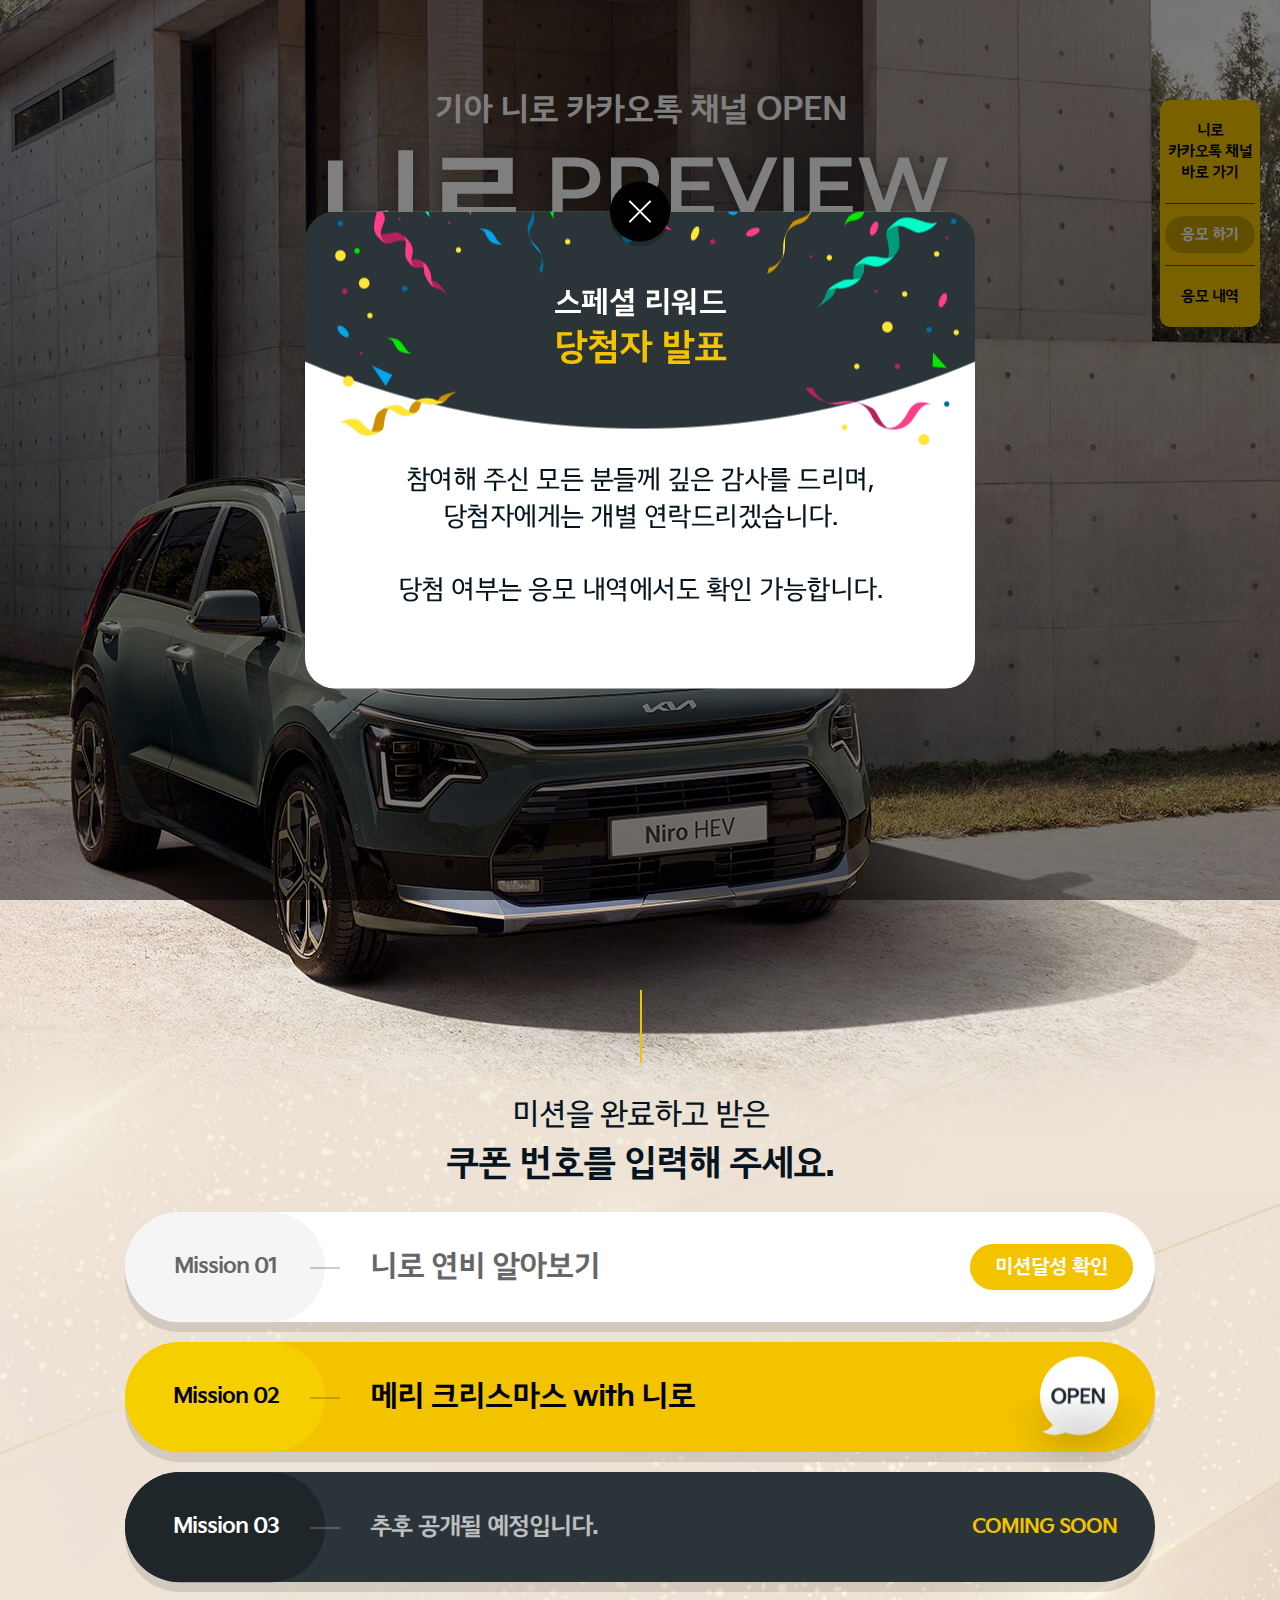
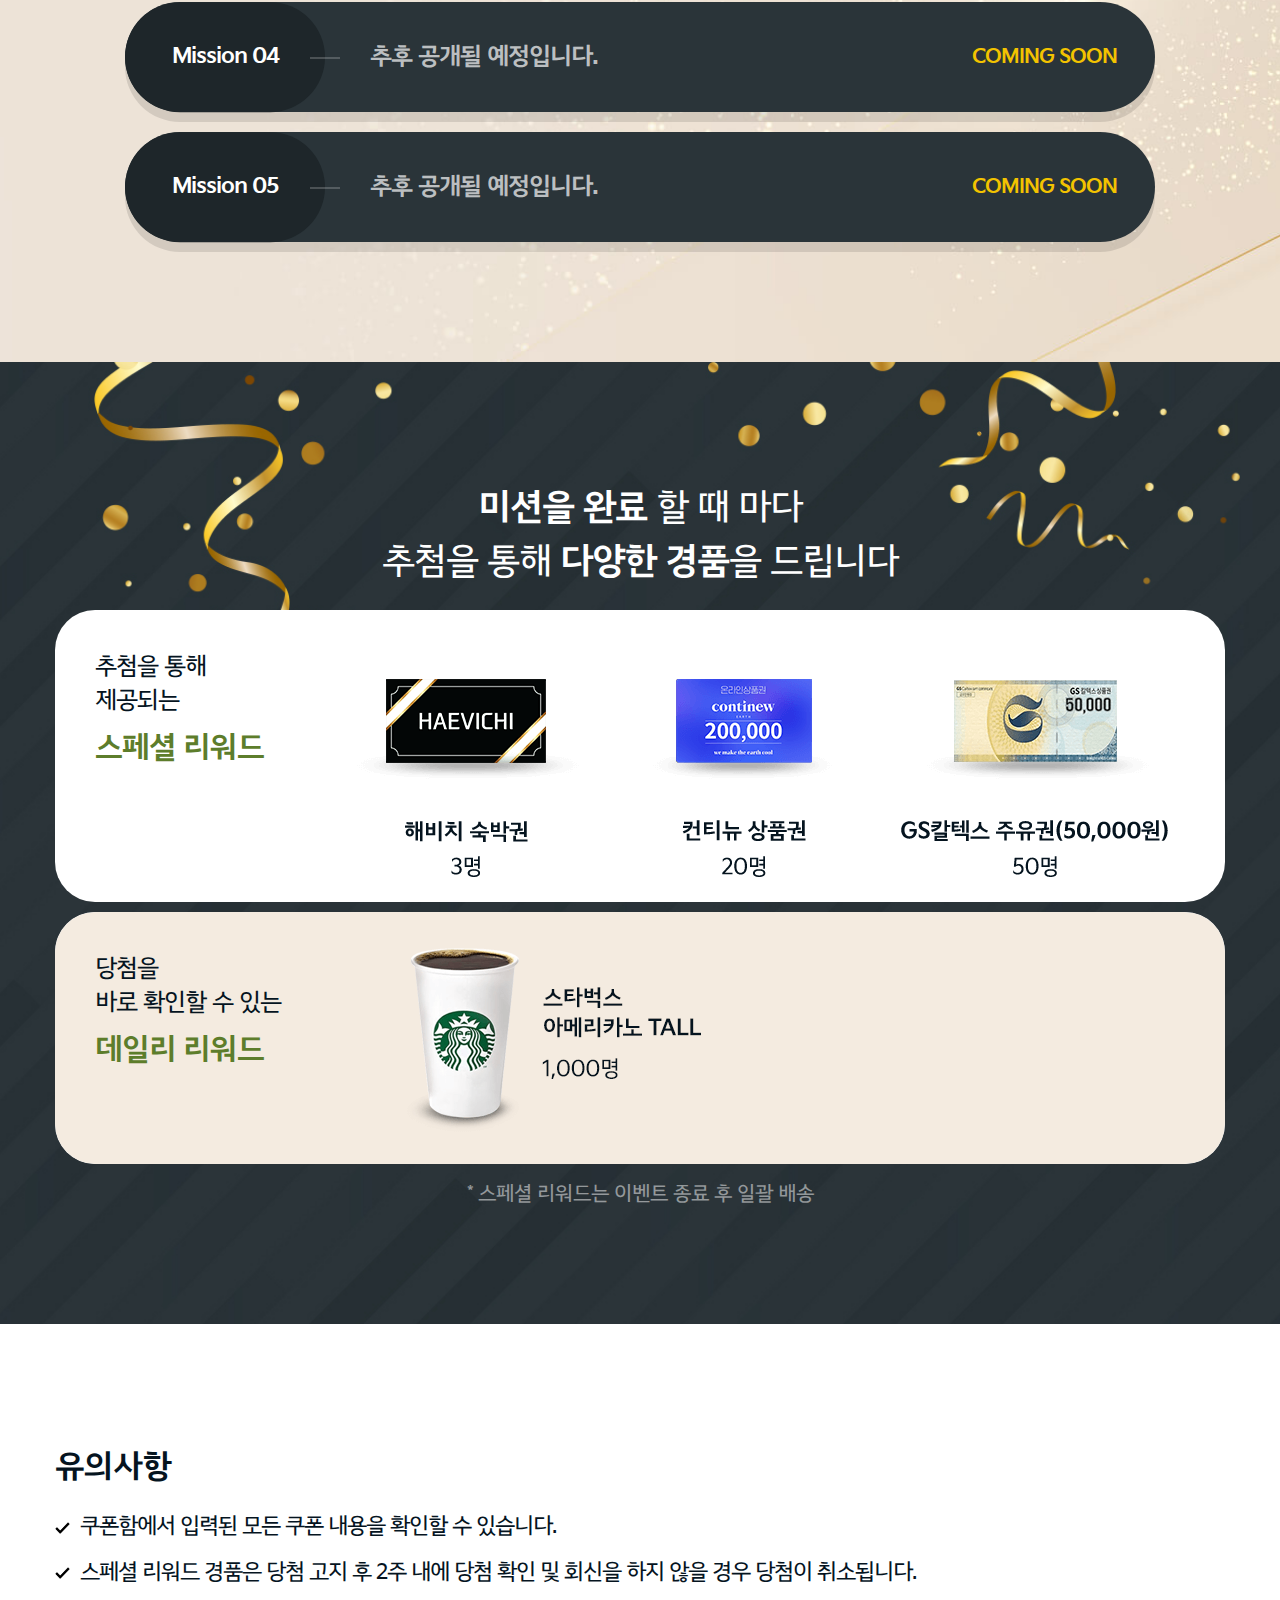
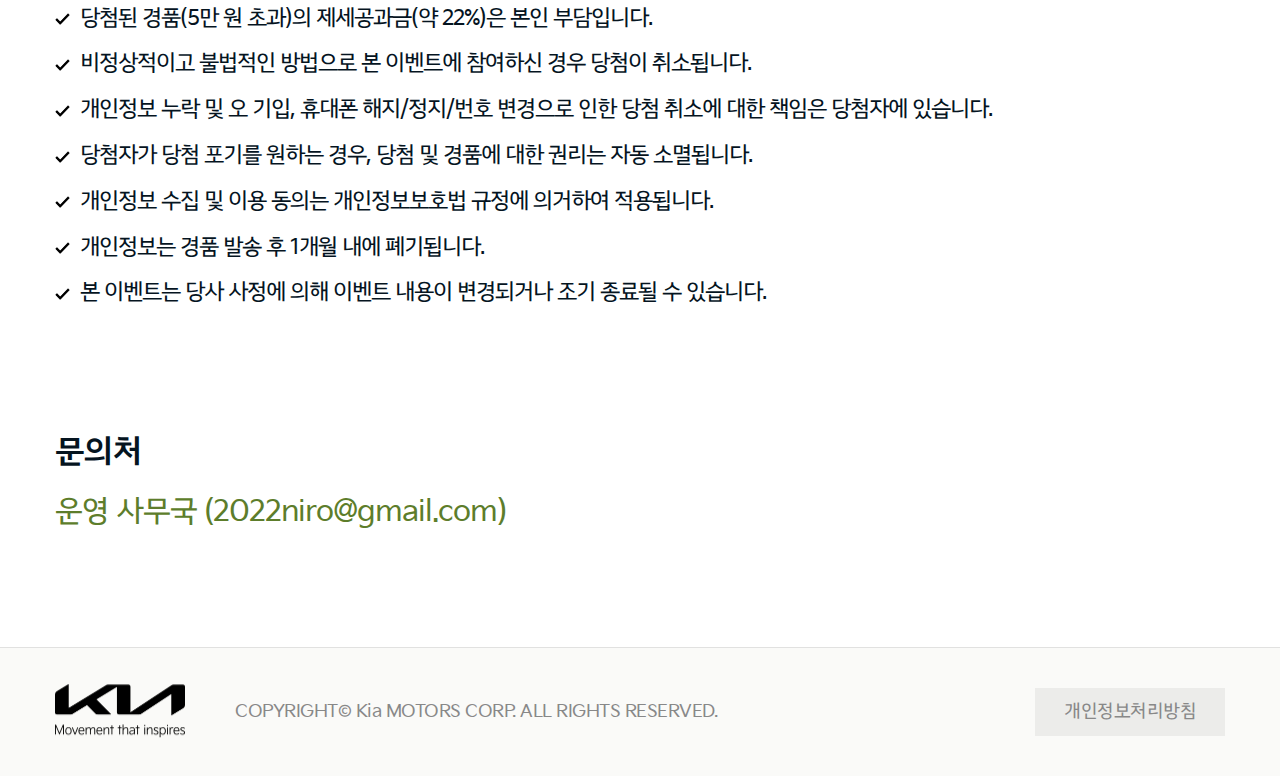
==== commit 7b8ea298: "니로 2021.12.13수정건" ====
--- a/views/html/index.html
+++ b/views/html/index.html
@@ -446,7 +446,8 @@
                     <span class="modal-prize-label fw700 fs24">즉석 당첨 경품 결과</span>
                     <h3 class="modal-hd-tit fc-white">축하합니다!</h3>
                     <figure class="modal-prize-gift"><img src="../../content/images/modal-prize-coffee2.png" alt="스타벅스 아메리카노"></figure>
-                    <p class="modal-prize-txt fc-indigo"><span class="fs32"><b>스타벅스 아메리카노 ICE(TALL)</b>에</span><br>당첨되었습니다.</p>
+                    <!-- 1213 label 수정 -->
+                    <p class="modal-prize-txt fc-indigo"><span class="fs32"><b>스타벅스 아메리카노 TALL</b>에</span><br>당첨되었습니다.</p>
                 </div>
                 <div class="modal-cont pt0 white">
                     <p class="form-tip fw300 fs18 fc-indigo txt-indent"><i class="mark">※</i>경품은 당첨 확인 후 MMS로 발송(10분 내외 소요) 됩니다.</p>
@@ -463,8 +464,10 @@
                     <p class="modal-hd-greet fs24 fc-white"><strong>김기아</strong>님 반갑습니다!</p>
                     <span class="modal-prize-label fw700 fs24">즉석 당첨 경품 결과</span>
                     <h3 class="modal-hd-tit fc-white">축하합니다!</h3>
-                    <figure class="modal-prize-gift"><img src="../../content/images/modal-prize-class101.png" alt="포카리스웨트에"></figure>
-                    <p class="modal-prize-txt fc-indigo"><span class="fs32"><b>클래스101 / 배민 플랫폼 이용권</b>에</span><br>당첨되었습니다.</p>
+                    <!-- 1213 label 수정 -->
+                    <figure class="modal-prize-gift"><img src="../../content/images/modal-prize-baguette.png" alt="파리바게뜨 상품권 (20,000원)"></figure>
+                    <!-- 1213 label 수정 -->
+                    <p class="modal-prize-txt fc-indigo"><span class="fs32"><b>파리바게뜨 상품권(20,000원)</b>에</span><br>당첨되었습니다.</p>
                     <!-- <p class="modal-prize-txt fc-indigo"><span class="fs32"><b>포카리스웨트</b>에</span><br>당첨되었습니다.</p> -->
                 </div>
                 <div class="modal-cont pt0 white">
@@ -487,7 +490,8 @@
                 <div class="modal-cont white pl0 pr0">
                     <h4 class="modal-cont-tit fw400 fs34 fc-indigo"><b><span class="txt-linebreak__mo">이벤트를 한 번이라도</span> 참여한 분</b>에겐<br><span class="txt-linebreak__mo">추첨을 통해</span> <b>스페셜 리워드</b>를 증정합니다!</h4>
                     <figure><img src="../../content/images/modal-prize-rewards-preview.png" alt="스페셜 리워드"></figure>
-                    <p class="modal-cont-txt fs24 fc-brown txt-cnt"><span class="txt-linebreak__mo">스페셜 리워드는</span> 8월 3일(화) 이벤트 종료 후,<br>8월 중 추첨 및 일괄 배송 예정입니다.</p>
+                    <!-- 1213 label 수정 -->
+                    <p class="modal-cont-txt fs24 fc-brown txt-cnt"><span class="txt-linebreak__mo">스페셜 리워드는</span> 이벤트 종료 후,<br>추첨 및 일괄 배송 예정입니다.</p>
                 </div>
             </div> <!-- //아쉽네요! -->
         </div> <!-- //즉석 당첨 경품 결과 모달 -->
@@ -516,7 +520,8 @@
                                     <span class="label fs24 no-gift">당첨 내역이 없습니다.</span>
                                     <div class="gift-box">
                                         <img src="../../content/images/modal-prize-image-01.png" alt="스타벅스 아메리카노 HOT(TALL)">
-                                        <span class="fs24">스타벅스 아메리카노<br />HOT(TALL)</span>
+                                        <!-- 1213 label 수정 -->
+                                        <span class="fs24">스타벅스<br/> 아메리카노 TALL</span>
                                     </div>
                                 </div>
                             </a>
@@ -531,8 +536,10 @@
                                     <span class="label fs24 no-check">응모 내역이 없습니다.</span>
                                     <span class="label fs24 no-gift">당첨 내역이 없습니다.</span>
                                     <div class="gift-box">
-                                        <img src="../../content/images/modal-prize-image-02.png" alt="스타벅스 아메리카노 HOT(TALL)">
-                                        <span class="fs24">클래스101 / 배민 플랫폼<br />이용권</span>
+                                        <!-- 1213 label 수정 -->
+                                        <img src="../../content/images/modal-prize-image-02.png" alt="파리바게뜨 상품권 (20,000)">
+                                        <!-- 1213 label 수정 -->
+                                        <span class="fs24">파리바게뜨 상품권<br/>(20,000원)</span>
                                     </div>
                                 </div>
                             </a>
@@ -597,7 +604,8 @@
                         <div class="modal-history-reward-wrap__win">
                             <span class="modal-history-reward-label fs20">스페셜 리워드 당첨 내역</span>
                             <h4 class="modal-history-reward-tit">축하합니다!</h4>
-                            <figure class="modal-history-reward"><img src="../../content/images/modal-reward-zflip3.png" alt="삼성 갤럭시 Z Flip3 5G"></figure>
+                            <!-- 1213 label 수정 -->
+                            <figure class="modal-history-reward"><img src="../../content/images/modal-reward-haevichi.png" alt="해비치 숙박권"></figure>
                         </div>
                     </div>
                     <div class="modal-history-cont" id="modalHistoryMsn2">
@@ -611,7 +619,8 @@
                         <div class="modal-history-reward-wrap__win">
                             <span class="modal-history-reward-label fs20">스페셜 리워드 당첨 내역</span>
                             <h4 class="modal-history-reward-tit">축하합니다!</h4>
-                            <figure class="modal-history-reward"><img src="../../content/images/modal-reward-m9.png" alt="LG 코드제로 M9 로봇청소기"></figure>
+                            <!-- 1213 label 수정 -->
+                            <figure class="modal-history-reward"><img src="../../content/images/modal-reward-continew.png" alt="컨티뉴 상품권"></figure>
                         </div>
                     </div>
                     <div class="modal-history-cont" id="modalHistoryMsn3">
@@ -625,7 +634,8 @@
                         <div class="modal-history-reward-wrap__win">
                             <span class="modal-history-reward-label fs20">스페셜 리워드 당첨 내역</span>
                             <h4 class="modal-history-reward-tit">축하합니다!</h4>
-                            <figure class="modal-history-reward"><img src="../../content/images/modal-reward-gs.png" alt="GS칼텍스 상품권 50,000원"></figure>
+                            <!-- 1213 label 수정 -->
+                            <figure class="modal-history-reward"><img src="../../content/images/modal-reward-gs.png" alt="GS칼텍스 주유권 50,000원"></figure>
                         </div>
                     </div>
                     <div class="modal-history-cont" id="modalHistoryMsn4">
